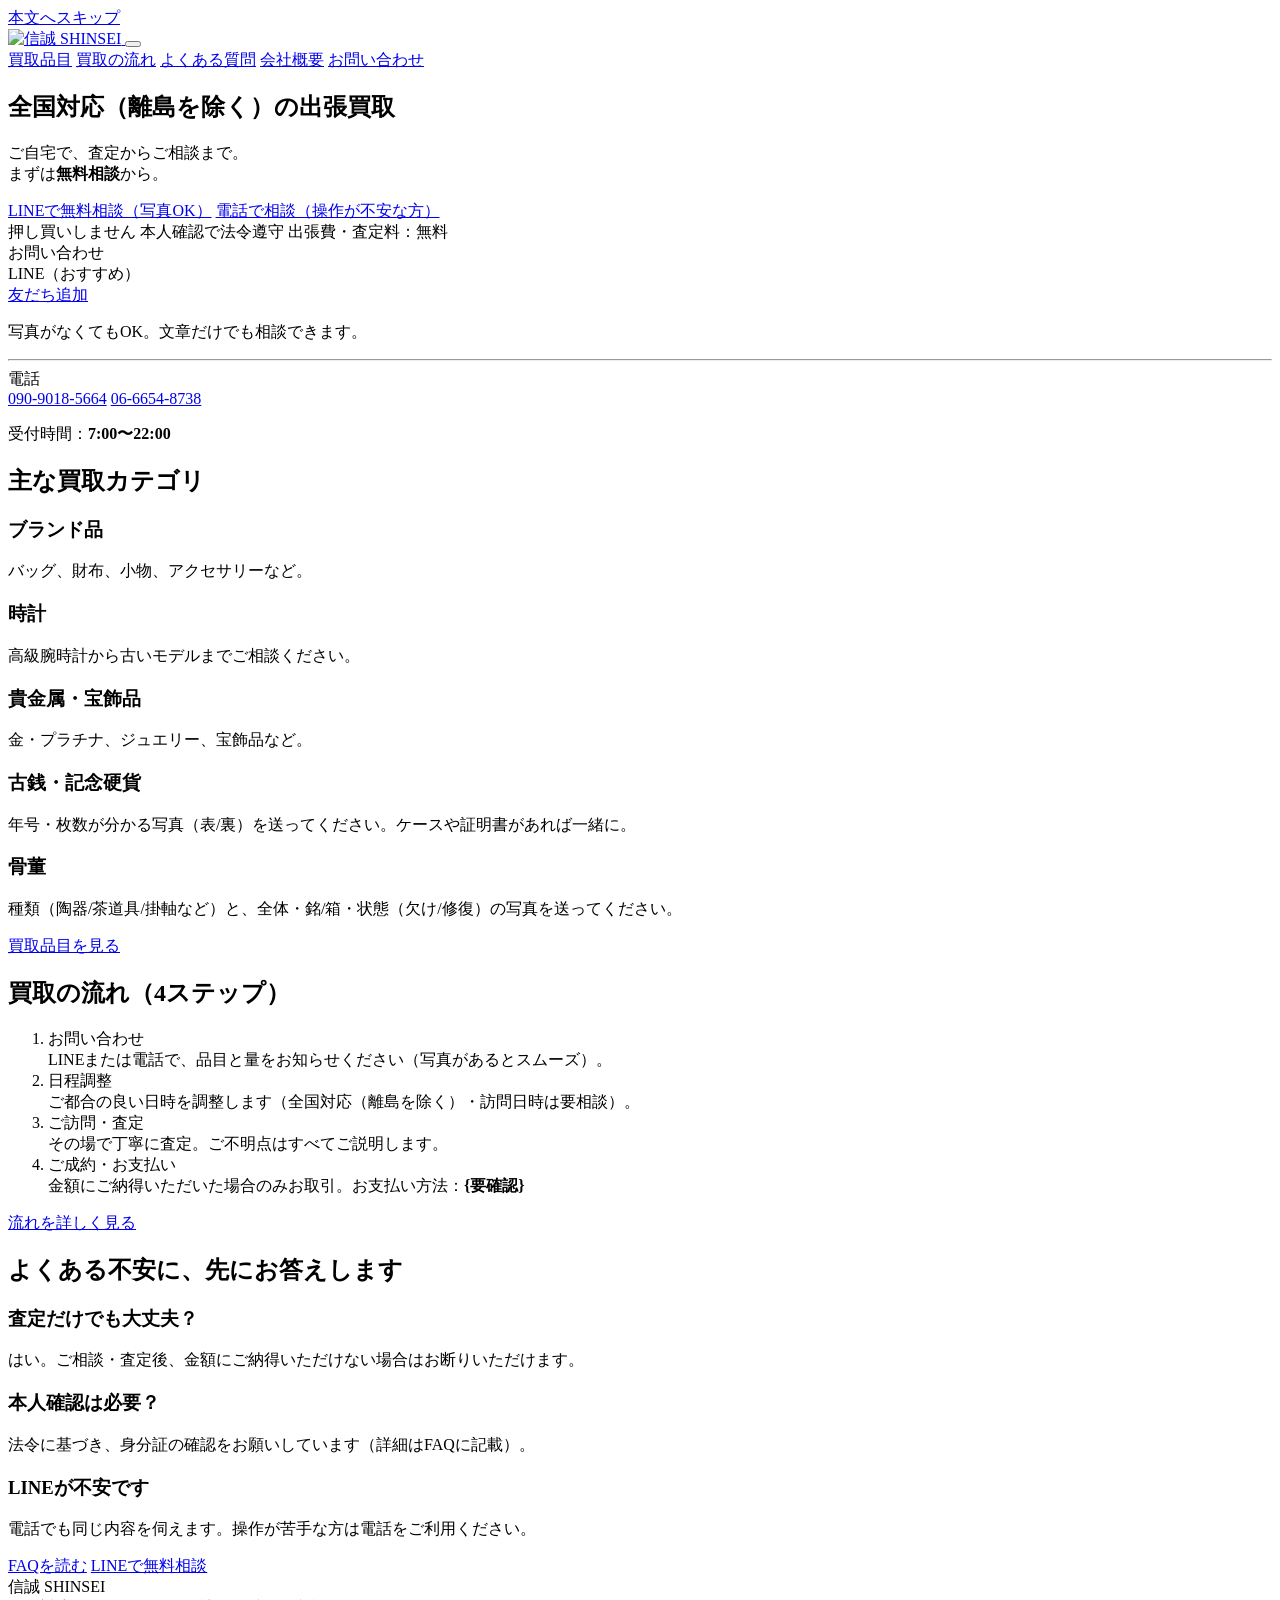
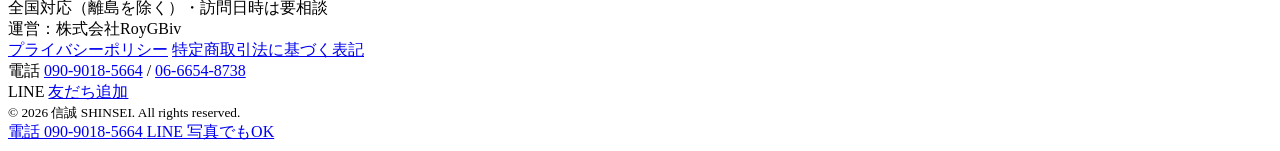
==== index.html @ 4c508f34 "Add files via upload" ====
<!doctype html>
<html lang="ja">
<head>
  <meta charset="utf-8">
<meta name="viewport" content="width=device-width, initial-scale=1">
<link rel="stylesheet" href="assets/css/styles.css">
<link rel="icon" href="assets/img/favicon.svg" type="image/svg+xml">
<meta name="theme-color" content="#111827">

  <title>信誠 SHINSEI｜全国対応（離島を除く）の出張買取</title>
  <meta name="description" content="信誠 SHINSEIは全国対応（離島を除く）の出張買取。LINE（写真OK）・電話で無料相談。押し買いなし、ご納得いただいた場合のみお取引。">
  <link rel="canonical" href="https://weichuimengu-bit.github.io/sxtutixyou66kaitori/index.html">
  <meta property="og:type" content="website">
  <meta property="og:site_name" content="信誠 SHINSEI">
  <meta property="og:title" content="信誠 SHINSEI｜全国対応（離島を除く）の出張買取">
  <meta property="og:description" content="信誠 SHINSEIは全国対応（離島を除く）の出張買取。LINE（写真OK）・電話で無料相談。押し買いなし、ご納得いただいた場合のみお取引。">
  <meta property="og:url" content="https://weichuimengu-bit.github.io/sxtutixyou66kaitori/index.html">
  <meta property="og:image" content="https://weichuimengu-bit.github.io/sxtutixyou66kaitori/assets/img/ogp.png">
</head>
<body>
<a class="skip" href="#main">本文へスキップ</a>

<header class="site-header">
  <div class="container header-inner">
    <a class="brand" href="index.html" aria-label="信誠 SHINSEI トップへ">
      <img class="brand-wordmark" src="assets/img/logo.svg" alt="信誠 SHINSEI">
    </a>

    <button class="nav-toggle" type="button" aria-expanded="false" aria-controls="siteNav" aria-label="メニューを開く">
      <span class="nav-toggle__bar"></span>
      <span class="nav-toggle__bar"></span>
      <span class="nav-toggle__bar"></span>
    </button>

    <nav class="site-nav" id="siteNav" aria-label="グローバルナビ">
      <a href="items.html">買取品目</a>
      <a href="flow.html">買取の流れ</a>
      <a href="faq.html">よくある質問</a>
      <a href="company.html">会社概要</a>
      <a href="contact.html" class="nav-cta">お問い合わせ</a>
    </nav>
  </div>
</header>

<main id="main">

<section class="hero">
  <div class="container hero-inner">
    <div class="hero-copy">
      <h1>全国対応（離島を除く）の出張買取</h1>
      <p class="lead">ご自宅で、査定からご相談まで。<br class="br-sp">まずは<strong>無料相談</strong>から。</p>

      <div class="hero-ctas">
        <a class="btn btn--primary" href="https://lin.ee/e8Pu3CO" target="_blank" rel="noopener">LINEで無料相談（写真OK）</a>
        <a class="btn btn--outline" href="tel:09090185664">電話で相談（操作が不安な方）</a>
      </div>

      <div class="trust-pills" aria-label="安心のポイント">
        <span class="pill"><i aria-hidden="true"></i>押し買いしません</span>
        <span class="pill pill--green"><i aria-hidden="true"></i>本人確認で法令遵守</span>
        <span class="pill pill--gold"><i aria-hidden="true"></i>出張費・査定料：無料</span>
      </div>
    </div>

    <div class="hero-card" aria-label="連絡先カード">
      <div class="hero-card__title">お問い合わせ</div>
      <div class="hero-card__body">
        <div class="contact-line">
          <div class="contact-line__label">LINE（おすすめ）</div>
          <a class="btn btn--primary btn--full" href="https://lin.ee/e8Pu3CO" target="_blank" rel="noopener">友だち追加</a>
          <p class="note">写真がなくてもOK。文章だけでも相談できます。</p>
        </div>

        <hr class="sep">

        <div class="contact-line">
          <div class="contact-line__label">電話</div>
          <a class="btn btn--outline btn--full" href="tel:09090185664">090-9018-5664</a>
          <a class="btn btn--ghost btn--full" href="tel:0666548738">06-6654-8738</a>
          <p class="note">受付時間：<strong>7:00〜22:00</strong></p>
        </div>
      </div>
    </div>
  </div>
</section>

<section class="section">
  <div class="container">
    <h2>主な買取カテゴリ</h2>
    <div class="cards">
      <article class="card">
        <h3>ブランド品</h3>
        <p>バッグ、財布、小物、アクセサリーなど。</p>
      </article>
      <article class="card">
        <h3>時計</h3>
        <p>高級腕時計から古いモデルまでご相談ください。</p>
      </article>
      <article class="card">
        <h3>貴金属・宝飾品</h3>
        <p>金・プラチナ、ジュエリー、宝飾品など。</p>
      </article>
    
      <article class="card">
        <h3>古銭・記念硬貨</h3>
        <p>年号・枚数が分かる写真（表/裏）を送ってください。ケースや証明書があれば一緒に。</p>
      </article>
      <article class="card">
        <h3>骨董</h3>
        <p>種類（陶器/茶道具/掛軸など）と、全体・銘/箱・状態（欠け/修復）の写真を送ってください。</p>
      </article>
</div>
    <div class="section-cta">
      <a class="btn btn--outline" href="items.html">買取品目を見る</a>
    </div>
  </div>
</section>

<section class="section section--alt">
  <div class="container">
    <h2>買取の流れ（4ステップ）</h2>
    <ol class="steps">
      <li>
        <div class="step-title">お問い合わせ</div>
        <div class="step-body">LINEまたは電話で、品目と量をお知らせください（写真があるとスムーズ）。</div>
      </li>
      <li>
        <div class="step-title">日程調整</div>
        <div class="step-body">ご都合の良い日時を調整します（全国対応（離島を除く）・訪問日時は要相談）。</div>
      </li>
      <li>
        <div class="step-title">ご訪問・査定</div>
        <div class="step-body">その場で丁寧に査定。ご不明点はすべてご説明します。</div>
      </li>
      <li>
        <div class="step-title">ご成約・お支払い</div>
        <div class="step-body">金額にご納得いただいた場合のみお取引。お支払い方法：<strong>{要確認}</strong></div>
      </li>
    </ol>
    <div class="section-cta">
      <a class="btn btn--outline" href="flow.html">流れを詳しく見る</a>
    </div>
  </div>
</section>

<section class="section">
  <div class="container">
    <h2>よくある不安に、先にお答えします</h2>
    <div class="faq-grid">
      <div class="faq-item">
        <h3>査定だけでも大丈夫？</h3>
        <p>はい。ご相談・査定後、金額にご納得いただけない場合はお断りいただけます。</p>
      </div>
      <div class="faq-item">
        <h3>本人確認は必要？</h3>
        <p>法令に基づき、身分証の確認をお願いしています（詳細はFAQに記載）。</p>
      </div>
      <div class="faq-item">
        <h3>LINEが不安です</h3>
        <p>電話でも同じ内容を伺えます。操作が苦手な方は電話をご利用ください。</p>
      </div>
    </div>

    <div class="section-cta">
      <a class="btn btn--outline" href="faq.html">FAQを読む</a>
      <a class="btn btn--primary" href="https://lin.ee/e8Pu3CO" target="_blank" rel="noopener">LINEで無料相談</a>
    </div>
  </div>
</section>

</main>

<footer class="site-footer">
  <div class="container footer-inner">
    <div class="footer-brand">
      <div class="footer-brand__name">信誠 <span class="muted">SHINSEI</span></div>
      <div class="footer-brand__meta">全国対応（離島を除く）・訪問日時は要相談</div>
      <div class="footer-brand__meta">運営：株式会社RoyGBiv</div>
    </div>

    <div class="footer-links">
      <a href="privacy.html">プライバシーポリシー</a>
      <a href="tokushoho.html">特定商取引法に基づく表記</a>
    </div>

    <div class="footer-contact">
      <div class="footer-contact__row">
        <span class="label">電話</span>
        <a href="tel:09090185664">090-9018-5664</a>
        <span class="muted"> / </span>
        <a href="tel:0666548738">06-6654-8738</a>
      </div>
      <div class="footer-contact__row">
        <span class="label">LINE</span>
        <a href="https://lin.ee/e8Pu3CO" target="_blank" rel="noopener">友だち追加</a>
      </div>
    </div>
  </div>
  <div class="container footer-bottom">
    <small>© 2026 信誠 SHINSEI. All rights reserved.</small>
  </div>
</footer>

<!-- Mobile CTA bar -->
<div class="cta-bar" role="region" aria-label="お問い合わせ（固定）">
  <a class="cta-bar__btn cta-bar__btn--tel" href="tel:09090185664" aria-label="電話で問い合わせ（090-9018-5664）">
    電話
    <span class="cta-bar__sub">090-9018-5664</span>
  </a>
  <a class="cta-bar__btn cta-bar__btn--line" href="https://lin.ee/e8Pu3CO" target="_blank" rel="noopener" aria-label="LINEで問い合わせ">
    LINE
    <span class="cta-bar__sub">写真でもOK</span>
  </a>
</div>

<script src="assets/js/main.js" defer></script>
</body>
</html>
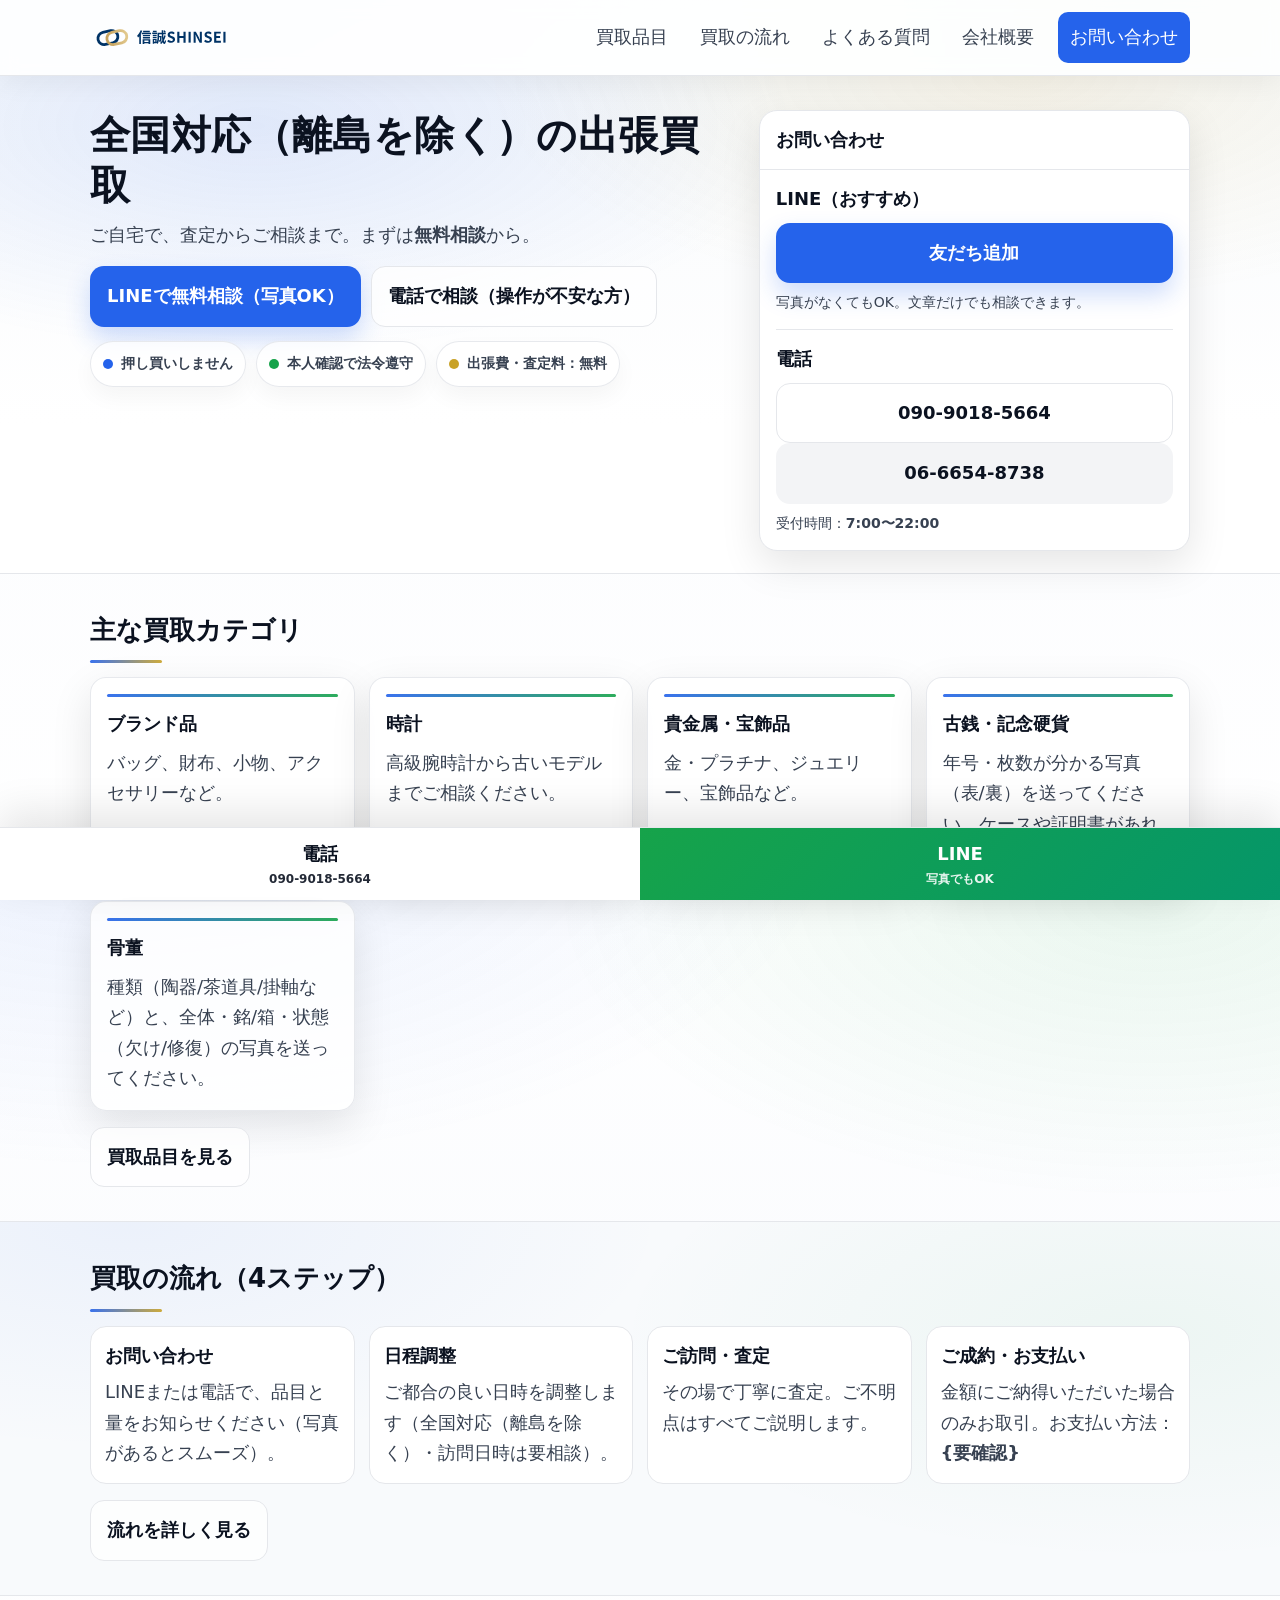
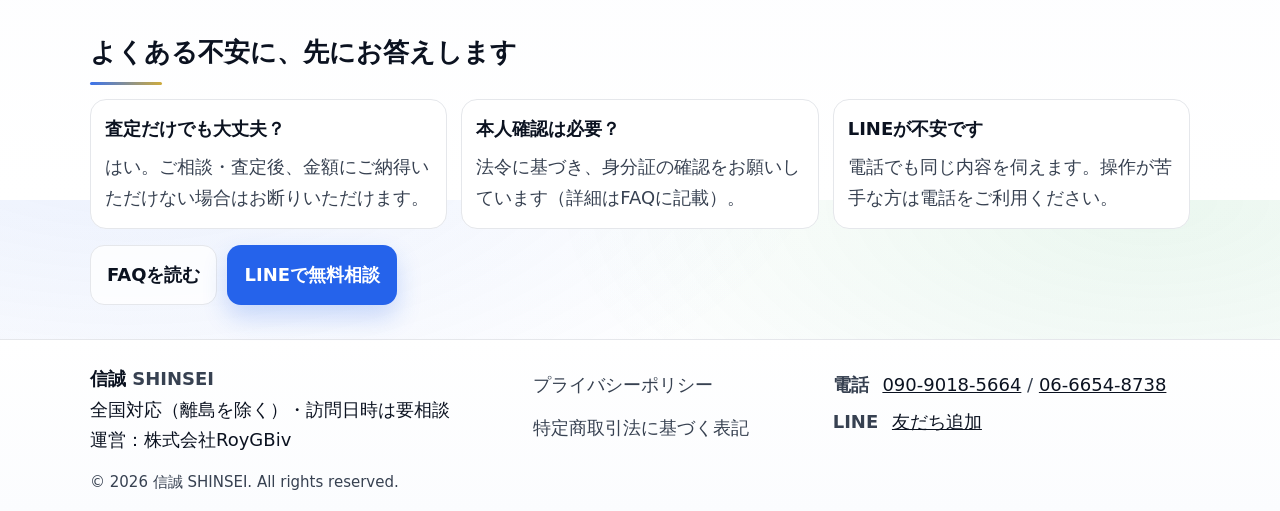
==== commit 1be0bef3: "Add files via upload" ====
--- a/index.html
+++ b/index.html
@@ -3,8 +3,8 @@
 <head>
   <meta charset="utf-8">
 <meta name="viewport" content="width=device-width, initial-scale=1">
-<link rel="stylesheet" href="assets/css/styles.css">
-<link rel="icon" href="assets/img/favicon.svg" type="image/svg+xml">
+<link rel="stylesheet" href="styles.css">
+<link rel="icon" href="favicon.svg" type="image/svg+xml">
 <meta name="theme-color" content="#111827">
 
   <title>信誠 SHINSEI｜全国対応（離島を除く）の出張買取</title>
@@ -15,7 +15,7 @@
   <meta property="og:title" content="信誠 SHINSEI｜全国対応（離島を除く）の出張買取">
   <meta property="og:description" content="信誠 SHINSEIは全国対応（離島を除く）の出張買取。LINE（写真OK）・電話で無料相談。押し買いなし、ご納得いただいた場合のみお取引。">
   <meta property="og:url" content="https://weichuimengu-bit.github.io/sxtutixyou66kaitori/index.html">
-  <meta property="og:image" content="https://weichuimengu-bit.github.io/sxtutixyou66kaitori/assets/img/ogp.png">
+  <meta property="og:image" content="https://weichuimengu-bit.github.io/sxtutixyou66kaitori/ogp.png">
 </head>
 <body>
 <a class="skip" href="#main">本文へスキップ</a>
@@ -23,7 +23,7 @@
 <header class="site-header">
   <div class="container header-inner">
     <a class="brand" href="index.html" aria-label="信誠 SHINSEI トップへ">
-      <img class="brand-wordmark" src="assets/img/logo.svg" alt="信誠 SHINSEI">
+      <img class="brand-wordmark" src="logo.svg" alt="信誠 SHINSEI">
     </a>
 
     <button class="nav-toggle" type="button" aria-expanded="false" aria-controls="siteNav" aria-label="メニューを開く">
@@ -213,6 +213,6 @@
   </a>
 </div>
 
-<script src="assets/js/main.js" defer></script>
+<script src="main.js" defer></script>
 </body>
 </html>
--- a/styles.css
+++ b/styles.css
@@ -0,0 +1,568 @@
+:root{
+  --bg:#ffffff; /* base */
+  --ink:#0b1220;
+  --muted:#374151;
+  --line:#e5e7eb;
+  --accent:#2563eb;
+  --accent2:#16a34a;
+  --gold:#c9a227; /* premium accent (subtle) */
+  --card:#f9fafb;
+  --shadow: 0 14px 40px rgba(0,0,0,.10);
+}
+
+*{ box-sizing:border-box; }
+html,body{ height:100%; }
+body{
+  margin:0;
+  font-family: system-ui, -apple-system, "Hiragino Kaku Gothic ProN", "Yu Gothic", "Meiryo", sans-serif;
+  /* “真っ白”を避けつつ、信頼感を損なわない微差の背景 */
+  background:
+    radial-gradient(1200px 600px at 10% -10%, rgba(37,99,235,.10), transparent 60%),
+    radial-gradient(1000px 500px at 90% 0%, rgba(22,163,74,.09), transparent 60%),
+    linear-gradient(180deg, #ffffff 0%, #fbfcfe 40%, #ffffff 100%);
+  color:var(--ink);
+  font-size:18px;          /* 高齢者配慮：18px */
+  line-height:1.7;
+  padding-bottom: calc(96px + env(safe-area-inset-bottom));      /* fixed CTA bar space + iPhone safe area */
+}
+
+a{ color:inherit; }
+a:hover{ text-decoration: none; }
+
+.container{
+  width:min(1100px, 92vw);
+  margin:0 auto;
+}
+
+.skip{
+  position:absolute;
+  left:-9999px;
+  top:auto;
+  width:1px;
+  height:1px;
+  overflow:hidden;
+}
+.skip:focus{
+  position:static;
+  width:auto;
+  height:auto;
+  padding:12px;
+  background: #fff7ed;
+  border:1px solid #fdba74;
+}
+
+.site-header{
+  position:sticky;
+  top:0;
+  z-index:30;
+  background:rgba(255,255,255,.92);
+  backdrop-filter: blur(8px);
+  border-bottom:1px solid var(--line);
+}
+.header-inner{
+  display:flex;
+  align-items:center;
+  justify-content:space-between;
+  gap:12px;
+  padding:12px 0;
+}
+.brand{
+  display:flex;
+  align-items:baseline;
+  gap:10px;
+  text-decoration:none;
+  font-weight:800;
+}
+.brand__jp{ font-size:20px; letter-spacing:.02em; }
+.brand__en{ font-size:14px; letter-spacing:.18em; color:var(--muted); }
+
+.site-nav{
+  display:flex;
+  align-items:center;
+  gap:16px;
+}
+.site-nav a{
+  text-decoration:none;
+  color:var(--muted);
+  padding:10px 8px;
+  border-radius:10px;
+}
+.site-nav a:hover{ background:#f3f4f6; color:var(--ink); }
+.nav-cta{
+  background:var(--accent);
+  color:#fff !important;
+  padding:10px 12px !important;
+}
+.nav-cta:hover{ filter:brightness(.96); }
+
+.nav-toggle{
+  display:none;
+  background:transparent;
+  border:1px solid var(--line);
+  padding:10px;
+  border-radius:12px;
+}
+.nav-toggle__bar{
+  display:block;
+  width:22px;
+  height:2px;
+  background:var(--ink);
+  margin:4px 0;
+}
+
+.hero{
+  padding:34px 0 22px;
+  border-bottom:1px solid var(--line);
+  background:linear-gradient(180deg,#f8fafc, #ffffff 70%);
+}
+.hero-inner{
+  display:grid;
+  grid-template-columns: 1.2fr .8fr;
+  gap:22px;
+  align-items:start;
+}
+.hero h1{
+  font-size:34px;
+  line-height:1.25;
+  margin:0 0 10px;
+}
+.lead{
+  color:var(--muted);
+  margin:0 0 16px;
+  font-size:18px;
+}
+.hero-ctas{
+  display:flex;
+  gap:10px;
+  flex-wrap:wrap;
+  margin:12px 0 12px;
+}
+.trust-list{
+  margin:12px 0 0;
+  padding-left:18px;
+  color:var(--muted);
+}
+.trust-list li{ margin:6px 0; }
+
+.hero-card{
+  background:#fff;
+  border:1px solid var(--line);
+  border-radius:18px;
+  box-shadow: var(--shadow);
+  overflow:hidden;
+}
+.hero-card__title{
+  padding:14px 16px;
+  font-weight:800;
+  border-bottom:1px solid var(--line);
+}
+.hero-card__body{ padding:14px 16px; }
+.contact-line__label{
+  font-weight:800;
+  margin-bottom:8px;
+}
+.note{ margin:8px 0 0; color:var(--muted); font-size:14px; }
+.sep{ border:0; border-top:1px solid var(--line); margin:14px 0; }
+
+.section{
+  padding:34px 0;
+}
+.section--alt{
+  background:#f9fafb;
+  border-top:1px solid var(--line);
+  border-bottom:1px solid var(--line);
+}
+.section h2{ margin:0 0 14px; font-size:24px; }
+.section-cta{ display:flex; gap:10px; flex-wrap:wrap; margin-top:16px; }
+
+.cards{
+  display:grid;
+  grid-template-columns: repeat(auto-fit, minmax(220px, 1fr));
+  gap:14px;
+}
+.card{
+  background:#fff;
+  border:1px solid var(--line);
+  border-radius:16px;
+  padding:16px;
+  box-shadow: 0 6px 18px rgba(0,0,0,.04);
+}
+.card h3, .card .h3{ margin:0 0 8px; font-size:18px; }
+.card p{ margin:0; color:var(--muted); }
+.bullets{ margin:10px 0 0; padding-left:18px; color:var(--muted); }
+.bullets li{ margin:6px 0; }
+
+.steps{
+  list-style:none;
+  margin:0;
+  padding:0;
+  display:grid;
+  grid-template-columns: repeat(4, 1fr);
+  gap:14px;
+}
+.steps--large{
+  grid-template-columns: 1fr;
+}
+.steps li{
+  border:1px solid var(--line);
+  border-radius:16px;
+  background:#fff;
+  padding:14px;
+}
+.step-title{ font-weight:800; margin-bottom:6px; }
+.step-body{ color:var(--muted); }
+
+.faq-grid{
+  display:grid;
+  grid-template-columns: repeat(3, 1fr);
+  gap:14px;
+}
+.faq-item{
+  background:#fff;
+  border:1px solid var(--line);
+  border-radius:16px;
+  padding:14px;
+}
+.faq-item h3{ margin:0 0 8px; font-size:18px; }
+.faq-item p{ margin:0; color:var(--muted); }
+
+.page-hero{
+  padding:26px 0 16px;
+  border-bottom:1px solid var(--line);
+  background:#f8fafc;
+}
+.page-hero h1{
+  margin:0 0 8px;
+  font-size:28px;
+}
+.page-ctas{ display:flex; gap:10px; flex-wrap:wrap; margin-top:12px; }
+
+.btn{
+  display:inline-flex;
+  align-items:center;
+  justify-content:center;
+  gap:8px;
+  text-decoration:none;
+  padding:14px 16px;
+  border-radius:14px;
+  border:1px solid transparent;
+  font-weight:800;
+  min-height:56px; /* 押しやすさ */
+}
+.btn--full{ width:100%; }
+.btn--primary{
+  background:var(--accent);
+  color:#fff;
+}
+.btn--outline{
+  background:#fff;
+  border-color:var(--line);
+  color:var(--ink);
+}
+.btn--ghost{
+  background:#f3f4f6;
+  color:var(--ink);
+}
+.btn:hover{ filter:brightness(.98); }
+
+.muted{ color:var(--muted); }
+
+.faq-wrap{
+  display:grid;
+  gap:10px;
+}
+details.faq{
+  border:1px solid var(--line);
+  border-radius:14px;
+  background:#fff;
+  padding:10px 12px;
+}
+details.faq summary{
+  cursor:pointer;
+  font-weight:800;
+  list-style:none;
+}
+details.faq summary::-webkit-details-marker{ display:none; }
+.faq__a{ color:var(--muted); padding-top:8px; }
+
+.info-grid{
+  border:1px solid var(--line);
+  border-radius:16px;
+  overflow:hidden;
+  background:#fff;
+}
+.info-row{
+  display:grid;
+  grid-template-columns: 180px 1fr;
+  gap:12px;
+  padding:12px 14px;
+  border-bottom:1px solid var(--line);
+}
+.info-row:last-child{ border-bottom:0; }
+.info-key{ color:var(--muted); font-weight:800; }
+.info-val a{ color:var(--accent); }
+
+.prose{
+  background:#fff;
+  border:1px solid var(--line);
+  border-radius:16px;
+  padding:16px;
+}
+.prose h2{ font-size:20px; margin-top:18px; }
+.prose ul{ color:var(--muted); }
+.prose p{ color:var(--muted); }
+
+.form{
+  background:#fff;
+  border:1px solid var(--line);
+  border-radius:16px;
+  padding:16px;
+}
+.form-row{ display:grid; gap:8px; margin-bottom:14px; }
+.form label{ font-weight:800; }
+.form input, .form textarea{
+  font-size:18px;
+  padding:12px;
+  border-radius:12px;
+  border:1px solid var(--line);
+}
+
+.site-footer{
+  border-top:1px solid var(--line);
+  padding:24px 0 14px;
+  background:#fff;
+}
+.footer-inner{
+  display:grid;
+  grid-template-columns: 1.2fr .8fr 1fr;
+  gap:14px;
+  align-items:start;
+}
+.footer-brand__name{ font-weight:900; }
+.footer-links a{
+  display:block;
+  text-decoration:none;
+  color:var(--muted);
+  padding:6px 0;
+}
+.footer-contact__row{ margin:6px 0; }
+.label{ color:var(--muted); font-weight:800; margin-right:8px; }
+.footer-bottom{ padding-top:10px; color:var(--muted); }
+
+.cta-bar{
+  position:fixed;
+  left:0;
+  right:0;
+  bottom:0;
+  z-index:40;
+  display:grid;
+  grid-template-columns: 1fr 1fr;
+  border-top:1px solid var(--line);
+  background:rgba(255,255,255,.95);
+  backdrop-filter: blur(8px);
+}
+.cta-bar__btn{
+  padding:10px 12px;
+  text-decoration:none;
+  display:flex;
+  flex-direction:column;
+  align-items:center;
+  justify-content:center;
+  font-weight:900;
+}
+.cta-bar__sub{
+  font-size:12px;
+  font-weight:700;
+  opacity:.9;
+}
+.cta-bar__btn--tel{ color:var(--ink); }
+.cta-bar__btn--line{ color:#fff; background:var(--accent2); }
+
+.br-sp{ display:none; }
+
+/* Responsive */
+@media (max-width: 880px){
+  .hero-inner{ grid-template-columns: 1fr; }
+  .cards{ grid-template-columns: 1fr; }
+  .steps{ grid-template-columns: 1fr; }
+  .faq-grid{ grid-template-columns: 1fr; }
+  .footer-inner{ grid-template-columns: 1fr; }
+  .info-row{ grid-template-columns: 1fr; }
+  .br-sp{ display:inline; }
+
+  .nav-toggle{ display:inline-flex; }
+  .site-nav{
+    position:absolute;
+    top:60px;
+    right:4vw;
+    background:#fff;
+    border:1px solid var(--line);
+    border-radius:16px;
+    padding:10px;
+    box-shadow: var(--shadow);
+    display:none;
+    flex-direction:column;
+    min-width: 220px;
+  }
+  .site-nav.open{ display:flex; }
+  .site-nav a{ padding:12px; }
+}
+
+
+/* ===== Premium touches ===== */
+.brand{
+  gap:12px;
+}
+.brand__jp{ font-size:20px; letter-spacing:.03em; }
+.brand__en{ font-size:12px; letter-spacing:.24em; }
+
+.site-header{
+  background:rgba(255,255,255,.86);
+  box-shadow: 0 8px 26px rgba(0,0,0,.05);
+}
+
+.hero h1{
+  font-size:38px;
+  letter-spacing:.01em;
+}
+
+.hero{
+  background:
+    radial-gradient(900px 380px at 20% 10%, rgba(37,99,235,.12), transparent 60%),
+    radial-gradient(900px 380px at 80% 0%, rgba(201,162,39,.10), transparent 60%),
+    linear-gradient(180deg,#f8fafc, #ffffff 70%);
+}
+
+.trust-pills{
+  display:flex;
+  gap:10px;
+  flex-wrap:wrap;
+  margin-top:14px;
+}
+.pill{
+  display:inline-flex;
+  align-items:center;
+  gap:8px;
+  padding:10px 12px;
+  border-radius:999px;
+  background: rgba(255,255,255,.75);
+  border: 1px solid rgba(229,231,235,.9);
+  color: var(--muted);
+  box-shadow: 0 10px 22px rgba(0,0,0,.04);
+  font-weight:800;
+  font-size:14px;
+}
+.pill i{
+  width:10px;
+  height:10px;
+  border-radius:999px;
+  background: var(--accent);
+  display:inline-block;
+}
+.pill--green i{ background: var(--accent2); }
+.pill--gold i{ background: var(--gold); }
+
+.card{
+  background: rgba(255,255,255,.82);
+  border: 1px solid rgba(229,231,235,.9);
+  box-shadow: var(--shadow);
+}
+.card::before{
+  content:"";
+  display:block;
+  height:3px;
+  border-radius:999px;
+  background: linear-gradient(90deg, rgba(37,99,235,1), rgba(22,163,74,1));
+  margin-bottom:12px;
+  opacity:.9;
+}
+
+.section--alt{
+  background:
+    radial-gradient(900px 380px at 10% 0%, rgba(37,99,235,.06), transparent 60%),
+    radial-gradient(900px 380px at 90% 30%, rgba(22,163,74,.05), transparent 60%),
+    #f8fafc;
+}
+
+.btn--primary{
+  box-shadow: 0 12px 24px rgba(37,99,235,.22);
+}
+.btn--outline{
+  background: rgba(255,255,255,.8);
+}
+
+.cta-bar__btn--line{
+  background: linear-gradient(135deg, rgba(22,163,74,1), rgba(5,150,105,1));
+}
+.cta-bar{
+  box-shadow: 0 -14px 40px rgba(0,0,0,.10);
+}
+
+/* Improve footer contrast */
+.site-footer{
+  background: linear-gradient(180deg, #ffffff, #fbfcfe);
+}
+
+/* Reduce "テンプレ感" with subtle separators */
+.section h2::after{
+  content:"";
+  display:block;
+  width:72px;
+  height:3px;
+  border-radius:999px;
+  margin-top:8px;
+  background: linear-gradient(90deg, rgba(37,99,235,1), rgba(201,162,39,1));
+  opacity:.9;
+}
+
+.brand-logo{
+  width:28px;
+  height:28px;
+  display:block;
+  flex:0 0 auto;
+}
+
+/* iPhone-first: header brand wordmark */
+.brand-wordmark{
+  width: 190px;
+  max-width: 56vw;
+  height: auto;
+  display:block;
+}
+@media (max-width: 420px){
+  .brand-wordmark{ width: 170px; max-width: 62vw; }
+}
+
+/* iPhone-first: reduce header height and improve tap areas */
+@media (max-width: 520px){
+  .header-inner{ padding: 10px 0; }
+  .site-nav a{ padding: 12px; }
+  .nav-toggle{ padding: 12px; }  /* thumb-friendly */
+}
+
+/* Better typography scaling on small screens */
+.hero h1{
+  font-size: clamp(28px, 7vw, 40px);
+}
+.page-hero h1{
+  font-size: clamp(22px, 5.6vw, 30px);
+}
+.section h2{
+  font-size: clamp(20px, 4.8vw, 26px);
+}
+
+/* iPhone safe-area for fixed CTA */
+.cta-bar{
+  padding-bottom: env(safe-area-inset-bottom);
+}
+.cta-bar__btn{
+  min-height: 72px;
+}
+.cta-bar__sub{
+  font-size: 12px;
+}
+
+/* Reduce tap highlight + improve perceived quality */
+a, button{
+  -webkit-tap-highlight-color: rgba(0,0,0,0);
+}
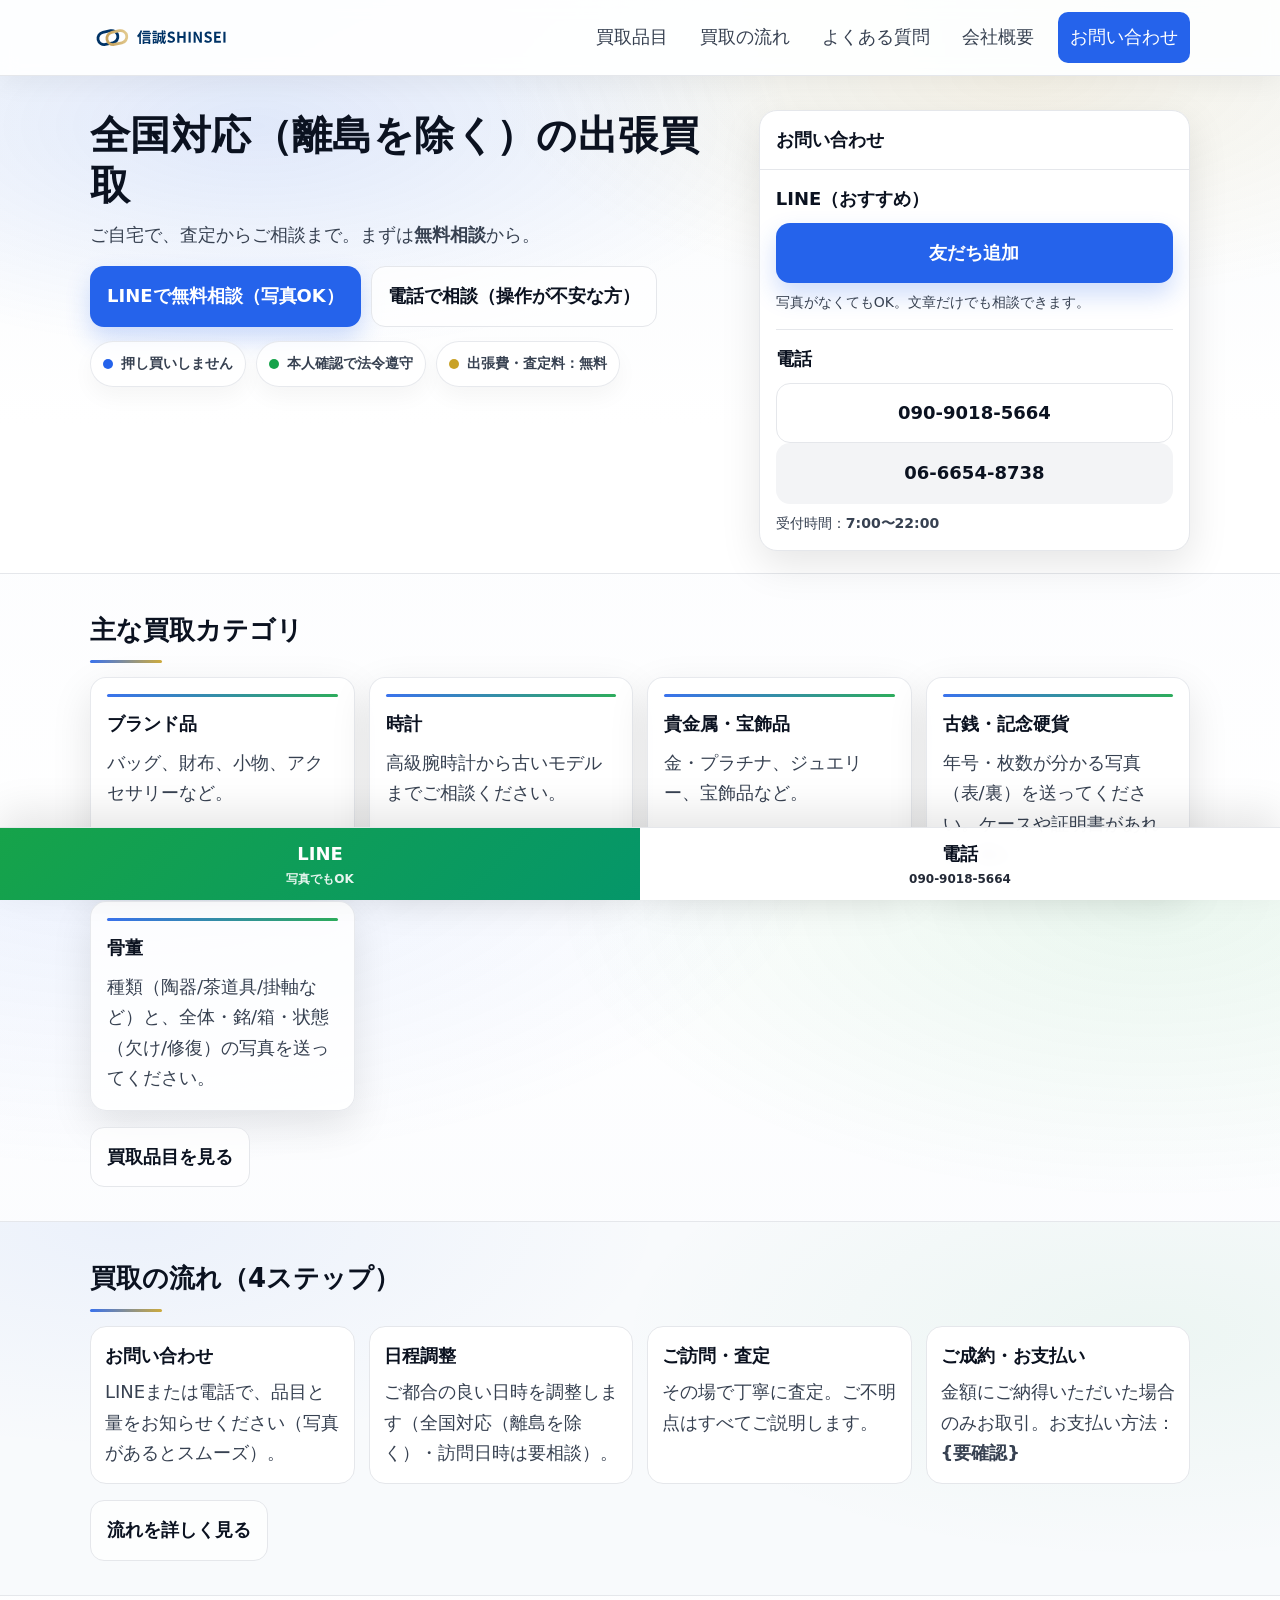
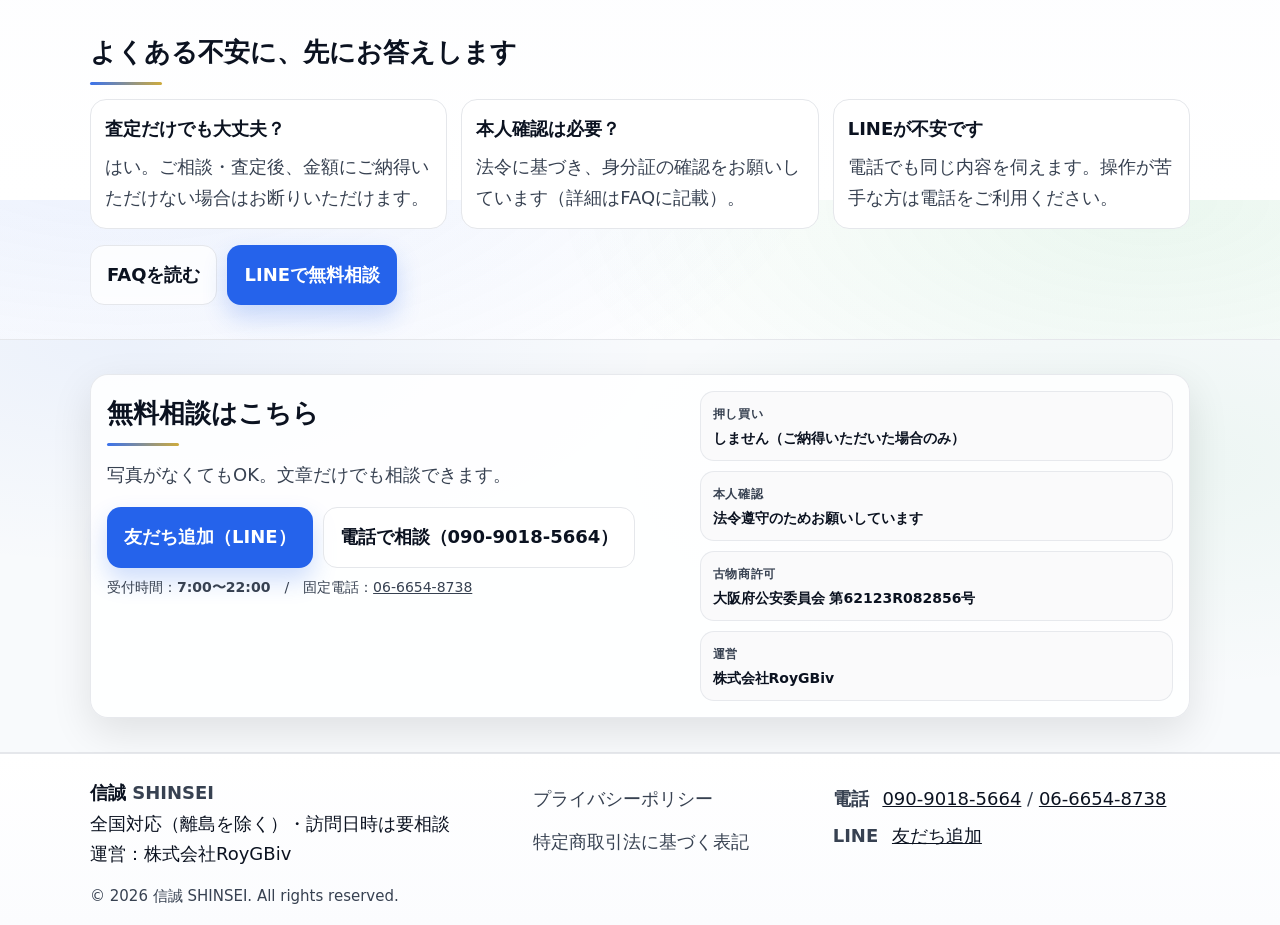
==== commit 1d4bb79c: "Add files via upload" ====
--- a/index.html
+++ b/index.html
@@ -168,6 +168,44 @@
   </div>
 </section>
 
+
+<section class="section section--alt">
+  <div class="container">
+    <div class="cta-panel" aria-label="お問い合わせと安心情報">
+      <div class="cta-panel__left">
+        <h2>無料相談はこちら</h2>
+        <p class="lead">写真がなくてもOK。文章だけでも相談できます。</p>
+        <div class="cta-panel__buttons">
+          <a class="btn btn--primary" href="https://lin.ee/e8Pu3CO" target="_blank" rel="noopener">友だち追加（LINE）</a>
+          <a class="btn btn--outline" href="tel:09090185664">電話で相談（090-9018-5664）</a>
+        </div>
+        <p class="note">受付時間：<strong>7:00〜22:00</strong>　/　固定電話：<a href="tel:0666548738">06-6654-8738</a></p>
+      </div>
+
+      <div class="cta-panel__right">
+        <div class="trust-legal">
+          <div class="trust-legal__item">
+            <span class="trust-legal__label">押し買い</span>
+            <span class="trust-legal__value">しません（ご納得いただいた場合のみ）</span>
+          </div>
+          <div class="trust-legal__item">
+            <span class="trust-legal__label">本人確認</span>
+            <span class="trust-legal__value">法令遵守のためお願いしています</span>
+          </div>
+          <div class="trust-legal__item">
+            <span class="trust-legal__label">古物商許可</span>
+            <span class="trust-legal__value">大阪府公安委員会 第62123R082856号</span>
+          </div>
+          <div class="trust-legal__item">
+            <span class="trust-legal__label">運営</span>
+            <span class="trust-legal__value">株式会社RoyGBiv</span>
+          </div>
+        </div>
+      </div>
+    </div>
+  </div>
+</section>
+
 </main>
 
 <footer class="site-footer">
@@ -203,14 +241,14 @@
 
 <!-- Mobile CTA bar -->
 <div class="cta-bar" role="region" aria-label="お問い合わせ（固定）">
+  <a class="cta-bar__btn cta-bar__btn--line" href="https://lin.ee/e8Pu3CO" target="_blank" rel="noopener" aria-label="LINEで問い合わせ">
+    LINE
+    <span class="cta-bar__sub">写真でもOK</span>
+  </a>
   <a class="cta-bar__btn cta-bar__btn--tel" href="tel:09090185664" aria-label="電話で問い合わせ（090-9018-5664）">
     電話
     <span class="cta-bar__sub">090-9018-5664</span>
   </a>
-  <a class="cta-bar__btn cta-bar__btn--line" href="https://lin.ee/e8Pu3CO" target="_blank" rel="noopener" aria-label="LINEで問い合わせ">
-    LINE
-    <span class="cta-bar__sub">写真でもOK</span>
-  </a>
 </div>
 
 <script src="main.js" defer></script>
--- a/styles.css
+++ b/styles.css
@@ -566,3 +566,50 @@
 a, button{
   -webkit-tap-highlight-color: rgba(0,0,0,0);
 }
+
+/* ===== Bottom CTA panel (all pages) ===== */
+.cta-panel{
+  display:grid;
+  grid-template-columns: 1.1fr .9fr;
+  gap:14px;
+  align-items:stretch;
+  background: rgba(255,255,255,.86);
+  border:1px solid rgba(229,231,235,.9);
+  border-radius:18px;
+  padding:16px;
+  box-shadow: var(--shadow);
+}
+.cta-panel__buttons{
+  display:flex;
+  gap:10px;
+  flex-wrap:wrap;
+  margin-top:12px;
+}
+.trust-legal{
+  display:grid;
+  gap:10px;
+}
+.trust-legal__item{
+  background: rgba(249,250,251,.85);
+  border:1px solid rgba(229,231,235,.9);
+  border-radius:14px;
+  padding:12px;
+}
+.trust-legal__label{
+  display:block;
+  color: var(--muted);
+  font-weight:900;
+  font-size:12px;
+  letter-spacing:.06em;
+  margin-bottom:4px;
+}
+.trust-legal__value{
+  display:block;
+  color: var(--ink);
+  font-weight:900;
+  font-size:14px;
+  line-height:1.4;
+}
+@media (max-width: 880px){
+  .cta-panel{ grid-template-columns: 1fr; }
+}
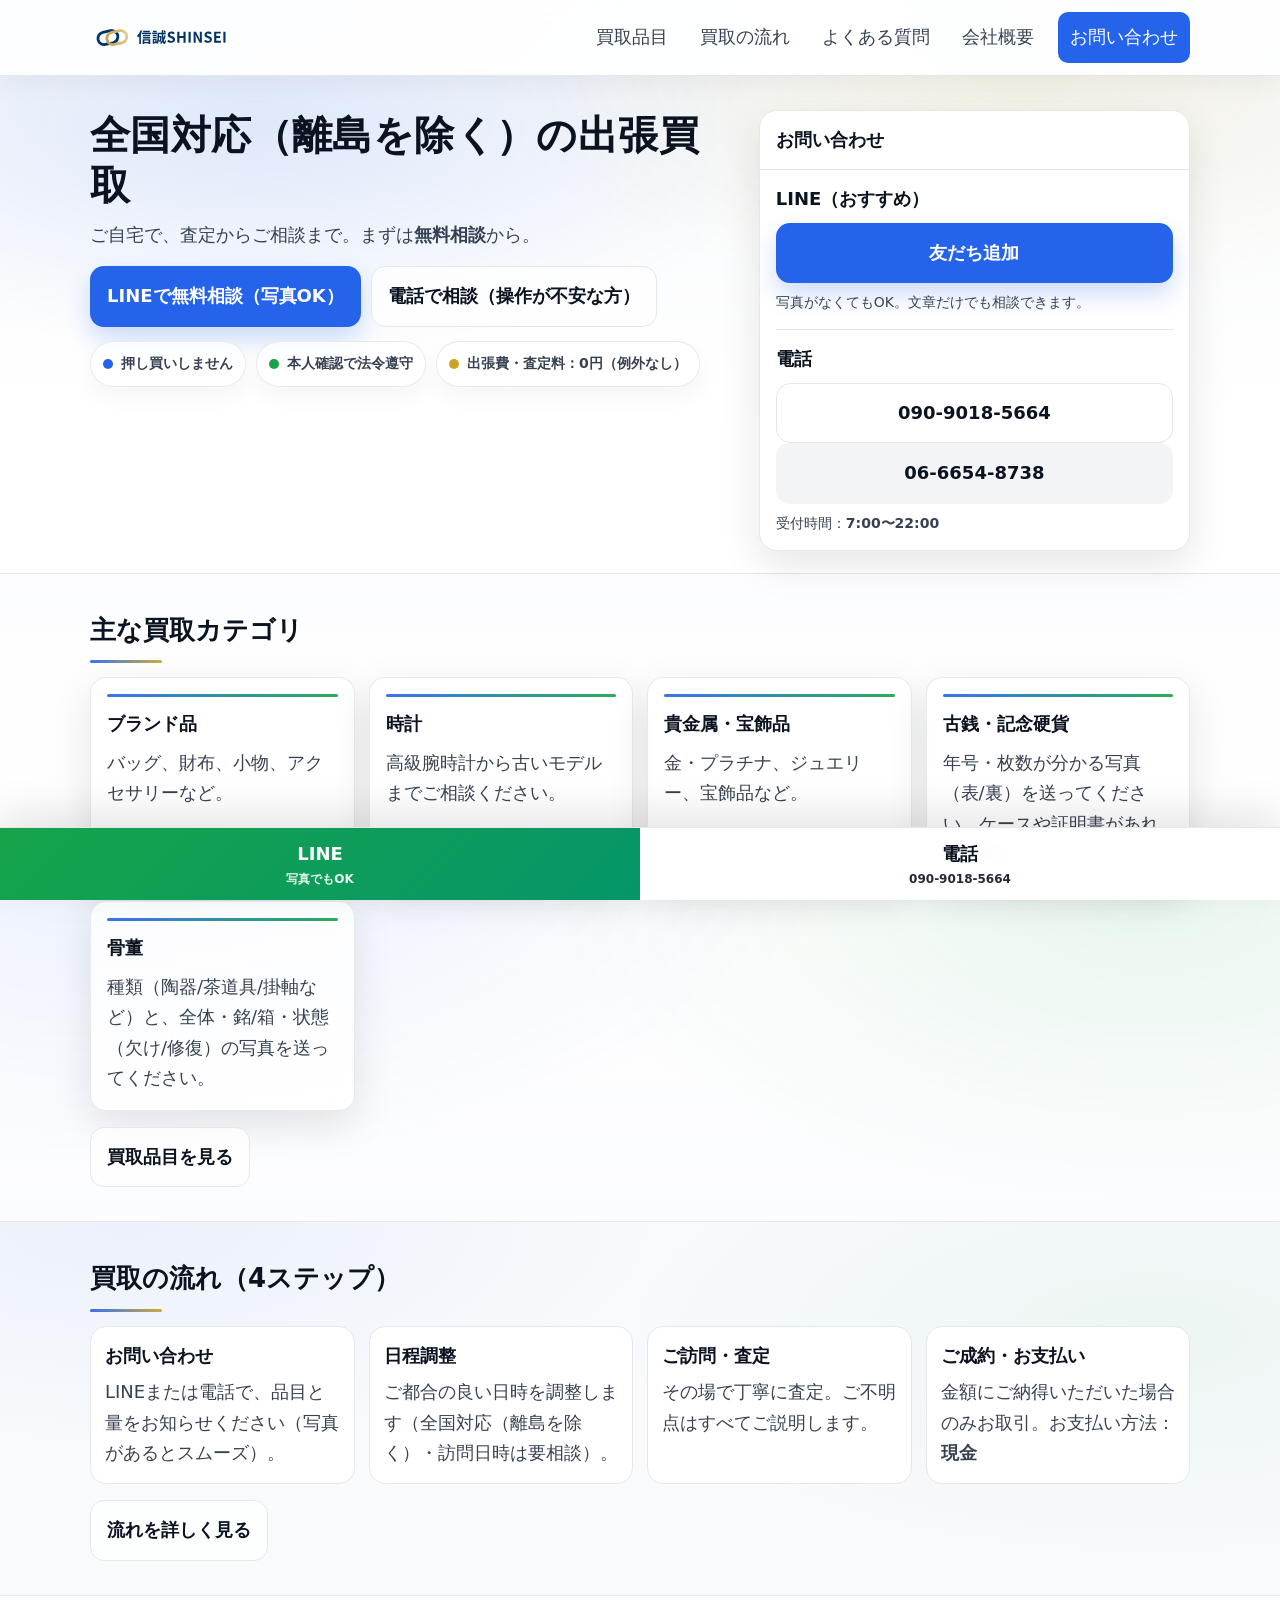
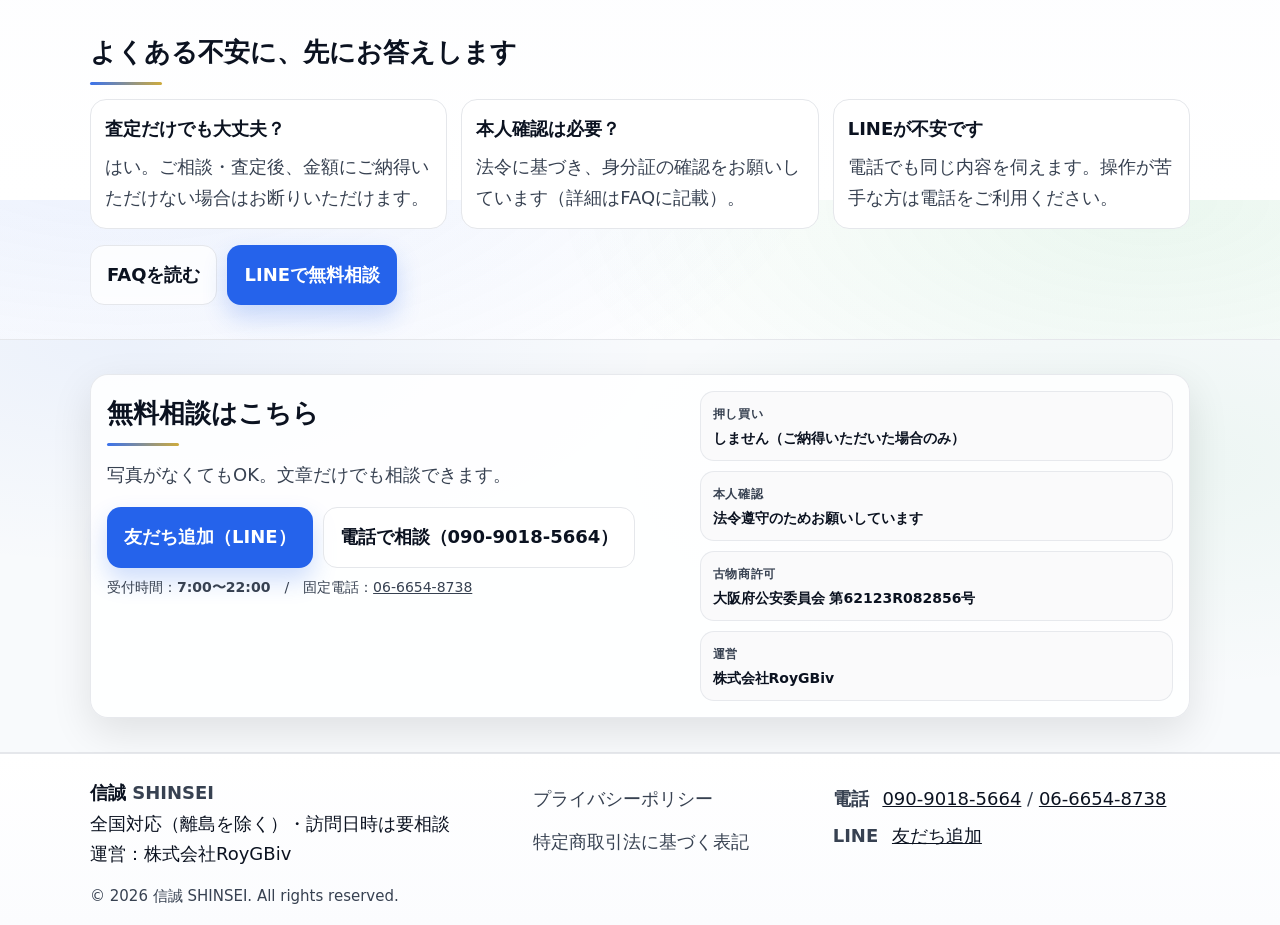
==== commit 19afe736: "Add files via upload" ====
--- a/index.html
+++ b/index.html
@@ -16,6 +16,24 @@
   <meta property="og:description" content="信誠 SHINSEIは全国対応（離島を除く）の出張買取。LINE（写真OK）・電話で無料相談。押し買いなし、ご納得いただいた場合のみお取引。">
   <meta property="og:url" content="https://weichuimengu-bit.github.io/sxtutixyou66kaitori/index.html">
   <meta property="og:image" content="https://weichuimengu-bit.github.io/sxtutixyou66kaitori/ogp.png">
+  <script type="application/ld+json">
+{
+  "@context": "https://schema.org",
+  "@type": "LocalBusiness",
+  "name": "信誠 SHINSEI",
+  "legalName": "株式会社RoyGBiv",
+  "url": "https://weichuimengu-bit.github.io/sxtutixyou66kaitori/",
+  "telephone": ["06-6654-8738", "090-9018-5664"],
+  "email": "weichuimengu@gmail.com",
+  "address": {
+    "@type": "PostalAddress",
+    "streetAddress": "大阪府大阪市東住吉区公園南矢田2丁目16-19 公園南2山本-C号",
+    "postalCode": "546-0024",
+    "addressCountry": "JP"
+  },
+  "areaServed": "JP"
+}
+</script>
 </head>
 <body>
 <a class="skip" href="#main">本文へスキップ</a>
@@ -27,9 +45,8 @@
     </a>
 
     <button class="nav-toggle" type="button" aria-expanded="false" aria-controls="siteNav" aria-label="メニューを開く">
-      <span class="nav-toggle__bar"></span>
-      <span class="nav-toggle__bar"></span>
-      <span class="nav-toggle__bar"></span>
+      <span class="nav-toggle__icon" aria-hidden="true"><span></span><span></span><span></span></span>
+      <span class="nav-toggle__text">メニュー</span>
     </button>
 
     <nav class="site-nav" id="siteNav" aria-label="グローバルナビ">
@@ -51,14 +68,14 @@
       <p class="lead">ご自宅で、査定からご相談まで。<br class="br-sp">まずは<strong>無料相談</strong>から。</p>
 
       <div class="hero-ctas">
-        <a class="btn btn--primary" href="https://lin.ee/e8Pu3CO" target="_blank" rel="noopener">LINEで無料相談（写真OK）</a>
+        <a class="btn btn--primary" href="https://lin.ee/e8Pu3CO" target="_blank" rel="noopener noreferrer">LINEで無料相談（写真OK）</a>
         <a class="btn btn--outline" href="tel:09090185664">電話で相談（操作が不安な方）</a>
       </div>
 
       <div class="trust-pills" aria-label="安心のポイント">
         <span class="pill"><i aria-hidden="true"></i>押し買いしません</span>
         <span class="pill pill--green"><i aria-hidden="true"></i>本人確認で法令遵守</span>
-        <span class="pill pill--gold"><i aria-hidden="true"></i>出張費・査定料：無料</span>
+        <span class="pill pill--gold"><i aria-hidden="true"></i>出張費・査定料：0円（例外なし）</span>
       </div>
     </div>
 
@@ -67,7 +84,7 @@
       <div class="hero-card__body">
         <div class="contact-line">
           <div class="contact-line__label">LINE（おすすめ）</div>
-          <a class="btn btn--primary btn--full" href="https://lin.ee/e8Pu3CO" target="_blank" rel="noopener">友だち追加</a>
+          <a class="btn btn--primary btn--full" href="https://lin.ee/e8Pu3CO" target="_blank" rel="noopener noreferrer">友だち追加</a>
           <p class="note">写真がなくてもOK。文章だけでも相談できます。</p>
         </div>
 
@@ -134,7 +151,7 @@
       </li>
       <li>
         <div class="step-title">ご成約・お支払い</div>
-        <div class="step-body">金額にご納得いただいた場合のみお取引。お支払い方法：<strong>{要確認}</strong></div>
+        <div class="step-body">金額にご納得いただいた場合のみお取引。お支払い方法：<strong>現金</strong></div>
       </li>
     </ol>
     <div class="section-cta">
@@ -163,7 +180,7 @@
 
     <div class="section-cta">
       <a class="btn btn--outline" href="faq.html">FAQを読む</a>
-      <a class="btn btn--primary" href="https://lin.ee/e8Pu3CO" target="_blank" rel="noopener">LINEで無料相談</a>
+      <a class="btn btn--primary" href="https://lin.ee/e8Pu3CO" target="_blank" rel="noopener noreferrer">LINEで無料相談</a>
     </div>
   </div>
 </section>
@@ -176,7 +193,7 @@
         <h2>無料相談はこちら</h2>
         <p class="lead">写真がなくてもOK。文章だけでも相談できます。</p>
         <div class="cta-panel__buttons">
-          <a class="btn btn--primary" href="https://lin.ee/e8Pu3CO" target="_blank" rel="noopener">友だち追加（LINE）</a>
+          <a class="btn btn--primary" href="https://lin.ee/e8Pu3CO" target="_blank" rel="noopener noreferrer">友だち追加（LINE）</a>
           <a class="btn btn--outline" href="tel:09090185664">電話で相談（090-9018-5664）</a>
         </div>
         <p class="note">受付時間：<strong>7:00〜22:00</strong>　/　固定電話：<a href="tel:0666548738">06-6654-8738</a></p>
@@ -230,7 +247,7 @@
       </div>
       <div class="footer-contact__row">
         <span class="label">LINE</span>
-        <a href="https://lin.ee/e8Pu3CO" target="_blank" rel="noopener">友だち追加</a>
+        <a href="https://lin.ee/e8Pu3CO" target="_blank" rel="noopener noreferrer">友だち追加</a>
       </div>
     </div>
   </div>
@@ -241,7 +258,7 @@
 
 <!-- Mobile CTA bar -->
 <div class="cta-bar" role="region" aria-label="お問い合わせ（固定）">
-  <a class="cta-bar__btn cta-bar__btn--line" href="https://lin.ee/e8Pu3CO" target="_blank" rel="noopener" aria-label="LINEで問い合わせ">
+  <a class="cta-bar__btn cta-bar__btn--line" href="https://lin.ee/e8Pu3CO" target="_blank" rel="noopener noreferrer" aria-label="LINEで問い合わせ">
     LINE
     <span class="cta-bar__sub">写真でもOK</span>
   </a>
--- a/styles.css
+++ b/styles.css
@@ -97,17 +97,49 @@
 
 .nav-toggle{
   display:none;
-  background:transparent;
-  border:1px solid var(--line);
-  padding:10px;
-  border-radius:12px;
-}
-.nav-toggle__bar{
-  display:block;
-  width:22px;
+  align-items:center;
+  gap:10px;
+  background: rgba(255,255,255,.92);
+  border:1px solid rgba(229,231,235,.92);
+  padding:10px 12px;
+  border-radius:999px;
+  box-shadow: 0 10px 26px rgba(0,0,0,.06);
+  color:var(--ink);
+  font-weight:900;
+  min-height:44px; /* iPhone: 最低タップ領域 */
+}
+.nav-toggle:focus-visible{
+  outline: 3px solid rgba(37,99,235,.35);
+  outline-offset: 2px;
+}
+.nav-toggle__icon{
+  display:inline-flex;
+  flex-direction:column;
+  justify-content:center;
+  gap:4px;
+  width:20px;
+  height:20px;
+}
+.nav-toggle__icon span{
+  display:block;
+  width:20px;
   height:2px;
   background:var(--ink);
-  margin:4px 0;
+  border-radius:999px;
+  transition: transform .18s ease, opacity .18s ease;
+}
+.nav-toggle__text{
+  font-size:14px;
+  letter-spacing:.08em;
+}
+.nav-toggle[aria-expanded="true"] .nav-toggle__icon span:nth-child(1){
+  transform: translateY(6px) rotate(45deg);
+}
+.nav-toggle[aria-expanded="true"] .nav-toggle__icon span:nth-child(2){
+  opacity:0;
+}
+.nav-toggle[aria-expanded="true"] .nav-toggle__icon span:nth-child(3){
+  transform: translateY(-6px) rotate(-45deg);
 }
 
 .hero{
@@ -503,7 +535,7 @@
   background: linear-gradient(180deg, #ffffff, #fbfcfe);
 }
 
-/* Reduce "テンプレ感" with subtle separators */
+/* Subtle separators for readability */
 .section h2::after{
   content:"";
   display:block;
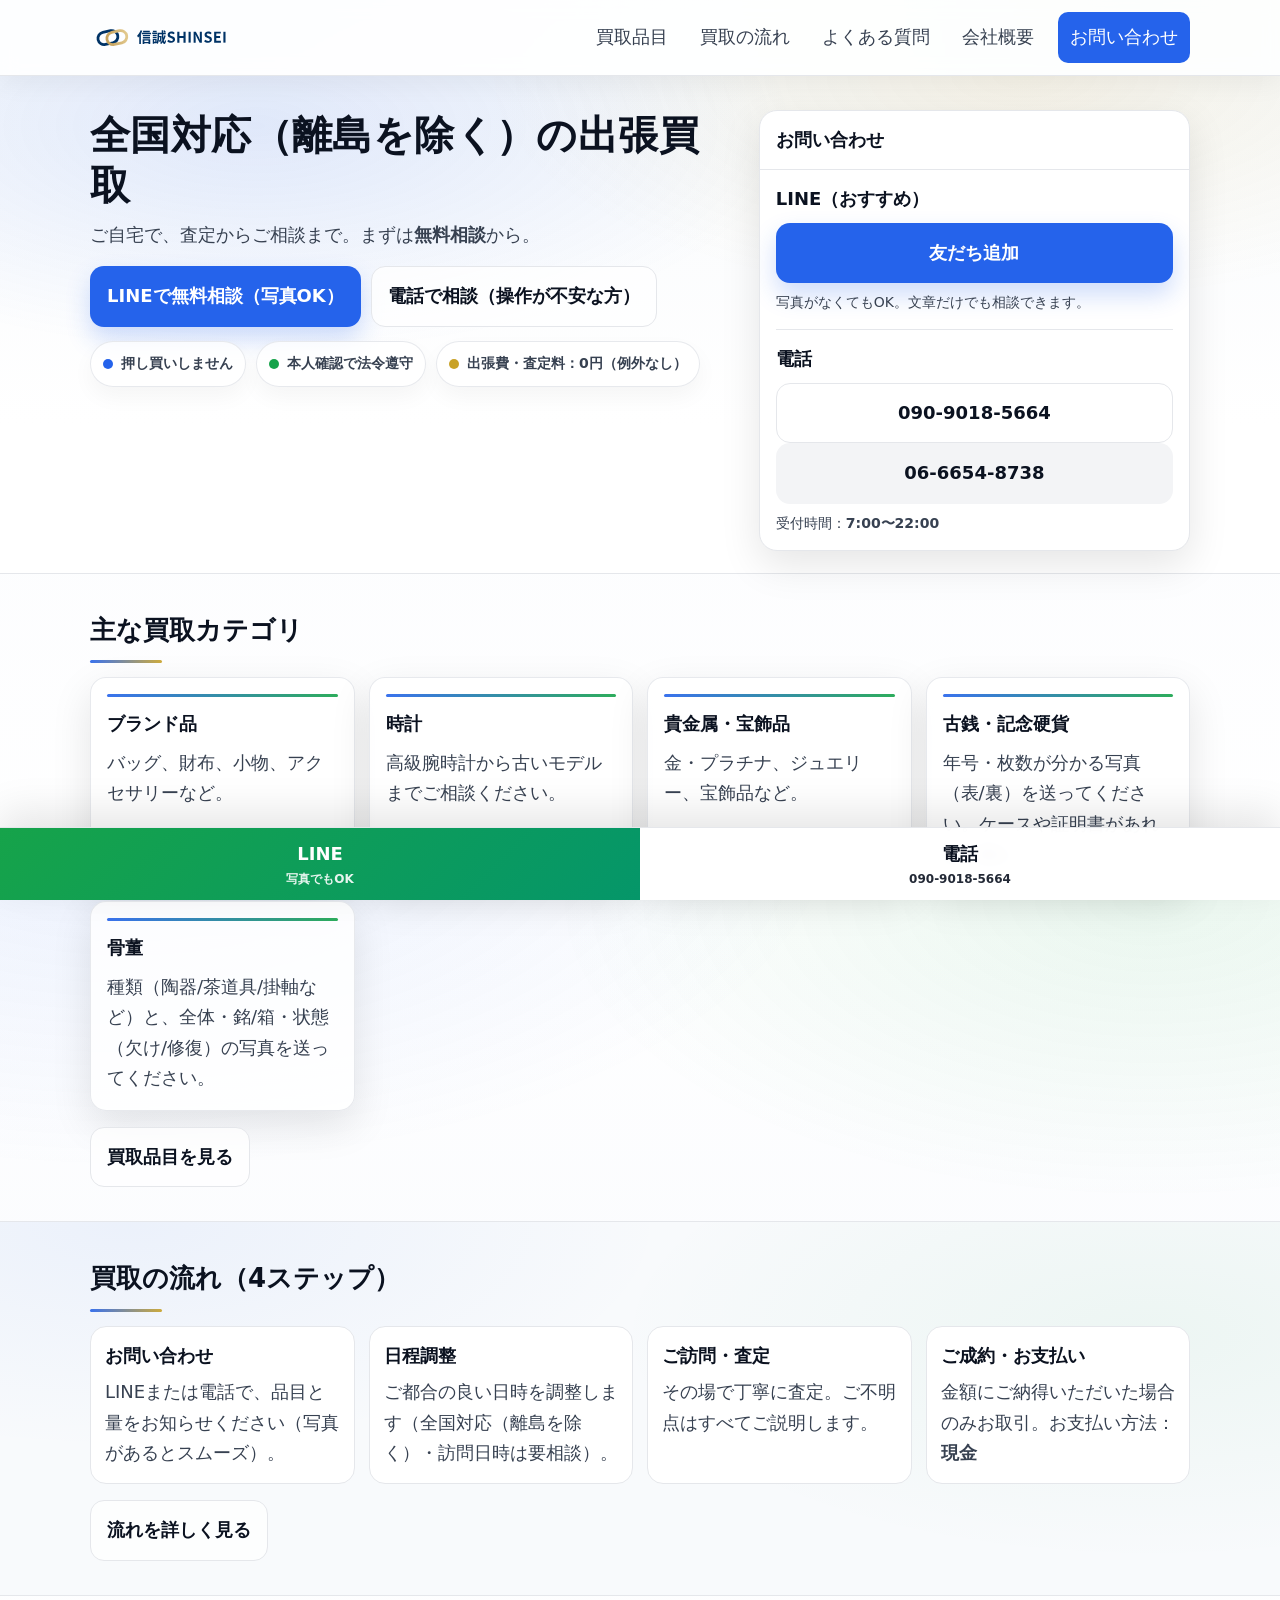
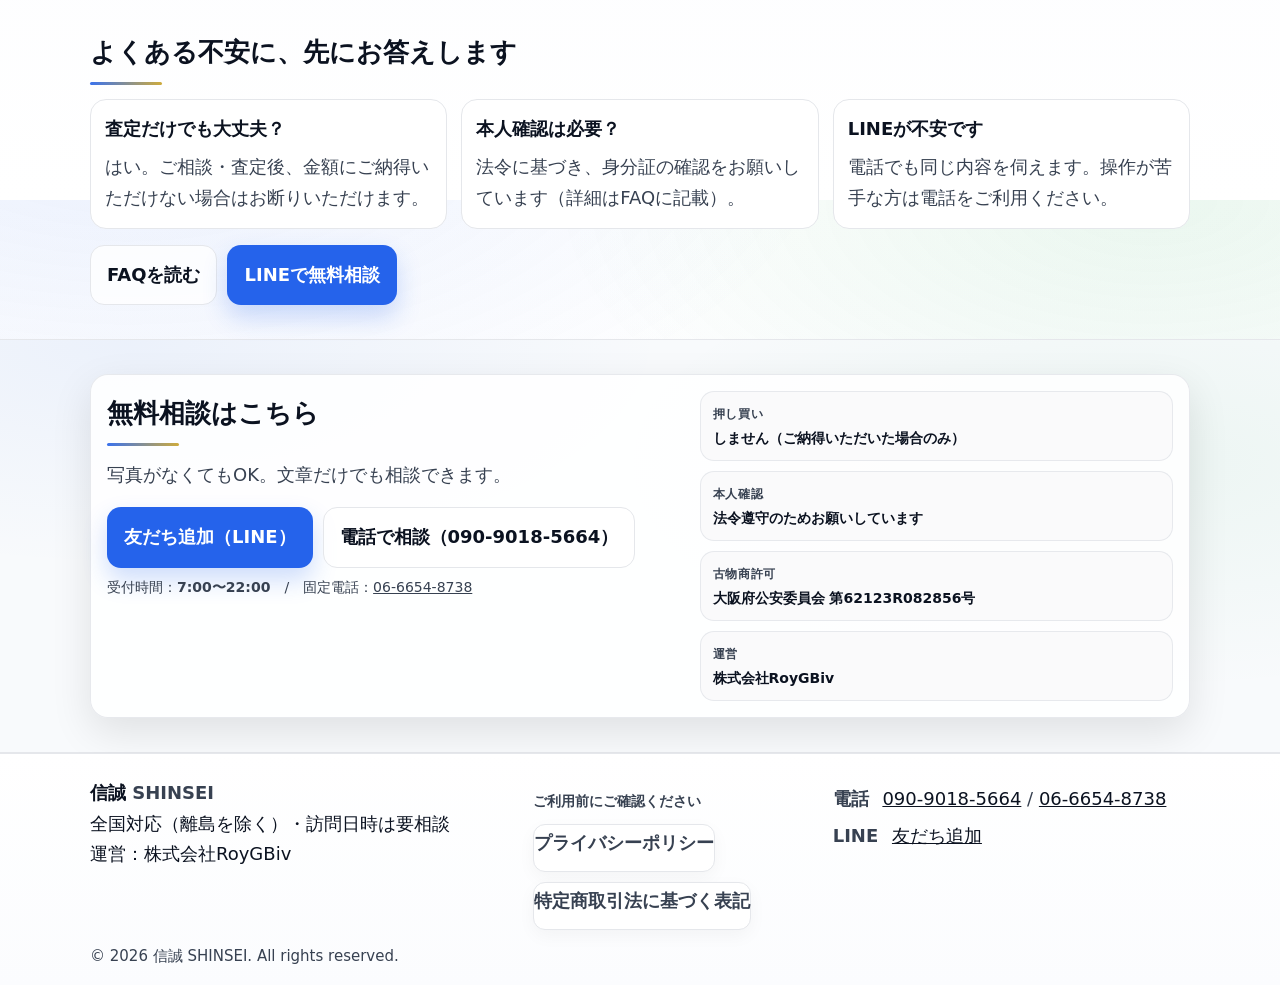
==== commit 078aaae0: "Add files via upload" ====
--- a/index.html
+++ b/index.html
@@ -233,10 +233,15 @@
       <div class="footer-brand__meta">運営：株式会社RoyGBiv</div>
     </div>
 
+    
     <div class="footer-links">
-      <a href="privacy.html">プライバシーポリシー</a>
-      <a href="tokushoho.html">特定商取引法に基づく表記</a>
-    </div>
+      <p class="footer-links__title">ご利用前にご確認ください</p>
+      <div class="footer-docs">
+        <a href="privacy.html" class="footer-doc-link">プライバシーポリシー</a>
+        <a href="tokushoho.html" class="footer-doc-link">特定商取引法に基づく表記</a>
+      </div>
+    </div>
+
 
     <div class="footer-contact">
       <div class="footer-contact__row">
--- a/styles.css
+++ b/styles.css
@@ -645,3 +645,56 @@
 @media (max-width: 880px){
   .cta-panel{ grid-template-columns: 1fr; }
 }
+
+
+/* Footer doc buttons */
+.footer-links{
+  margin-top: 12px;
+}
+
+.footer-links__title{
+  margin: 0 0 10px;
+  font-size: 14px;
+  color: var(--muted);
+  font-weight: 700;
+}
+
+.footer-docs{
+  display: flex;
+  flex-wrap: wrap;
+  gap: 10px;
+}
+
+.footer-doc-link{
+  display: inline-flex;
+  align-items: center;
+  justify-content: center;
+  min-height: 48px;
+  padding: 12px 16px;
+  border: 1px solid var(--line);
+  border-radius: 12px;
+  background: #ffffff;
+  color: var(--ink);
+  text-decoration: none;
+  font-weight: 700;
+  line-height: 1.3;
+  box-shadow: 0 6px 18px rgba(0,0,0,.04);
+}
+
+.footer-doc-link:hover{
+  background: #f9fafb;
+}
+
+.footer-doc-link:active{
+  transform: translateY(1px);
+}
+
+@media (max-width: 640px){
+  .footer-docs{
+    flex-direction: column;
+  }
+
+  .footer-doc-link{
+    width: 100%;
+  }
+}
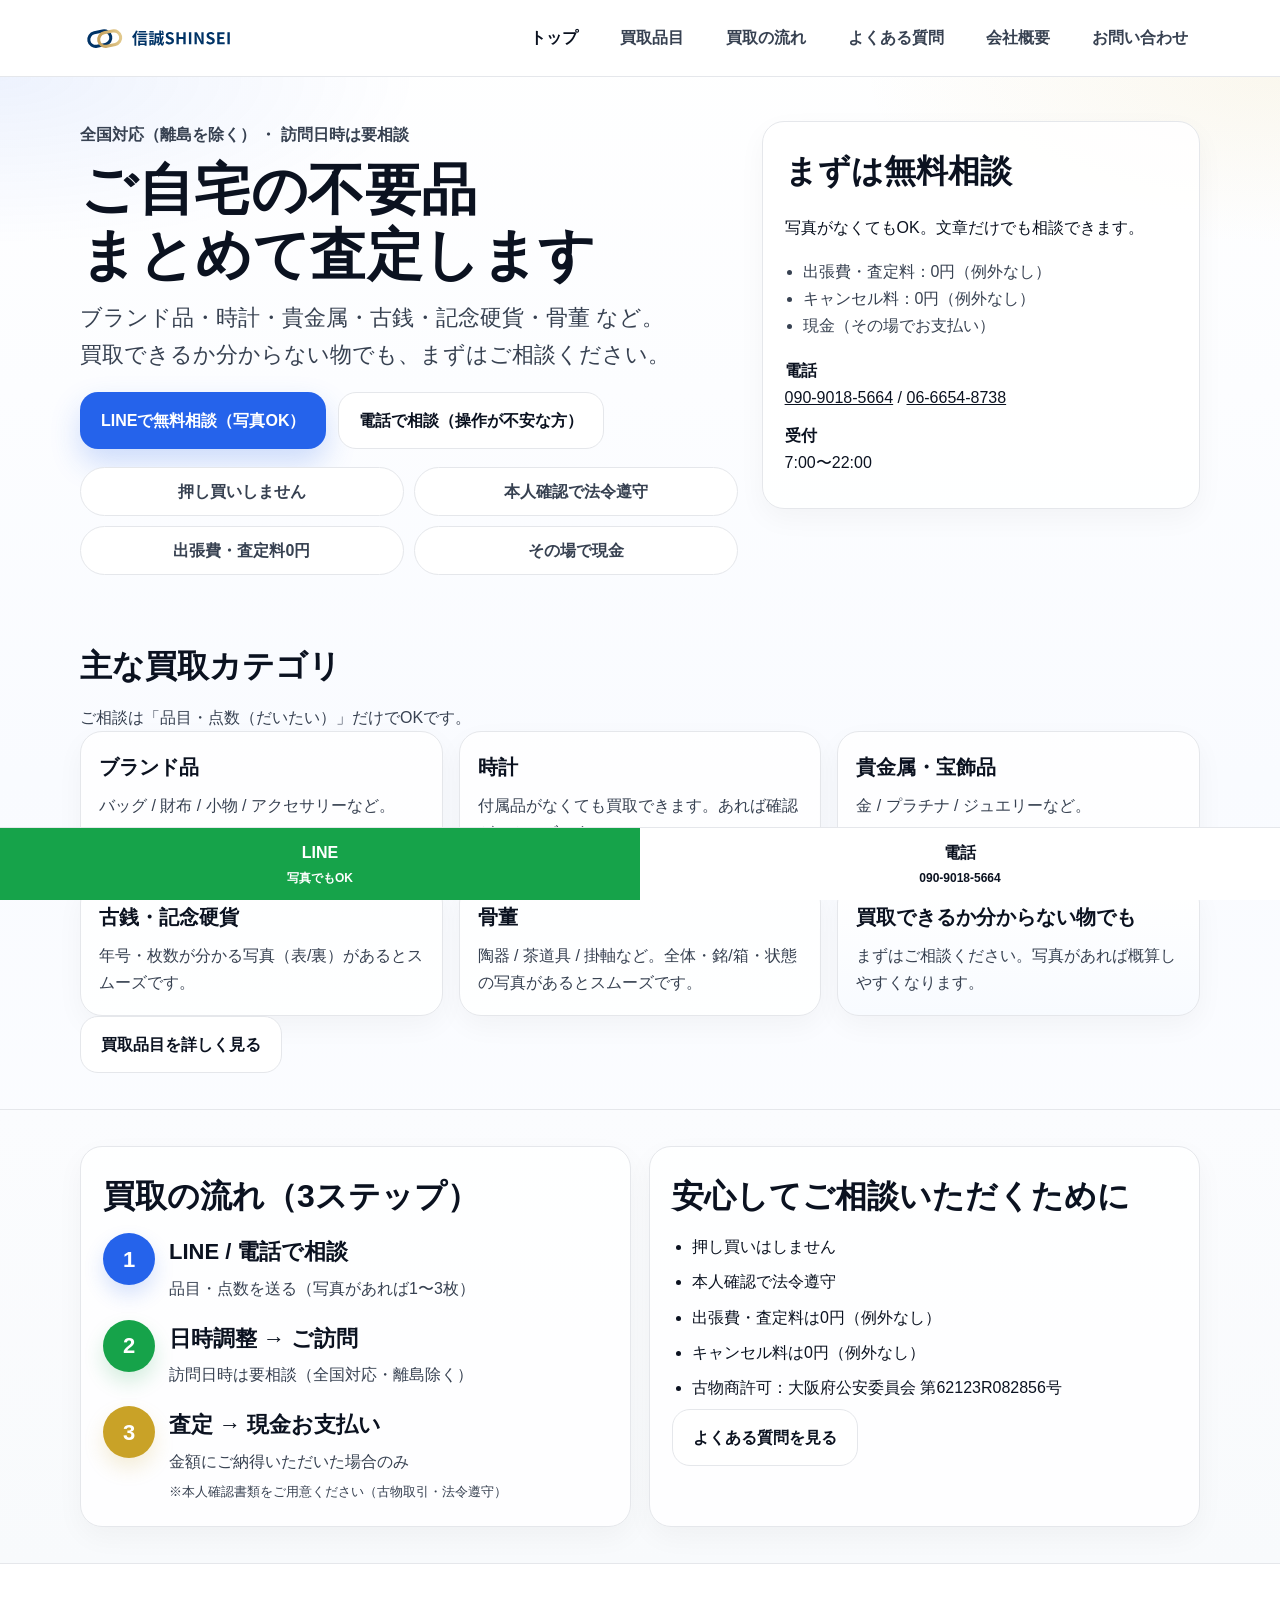
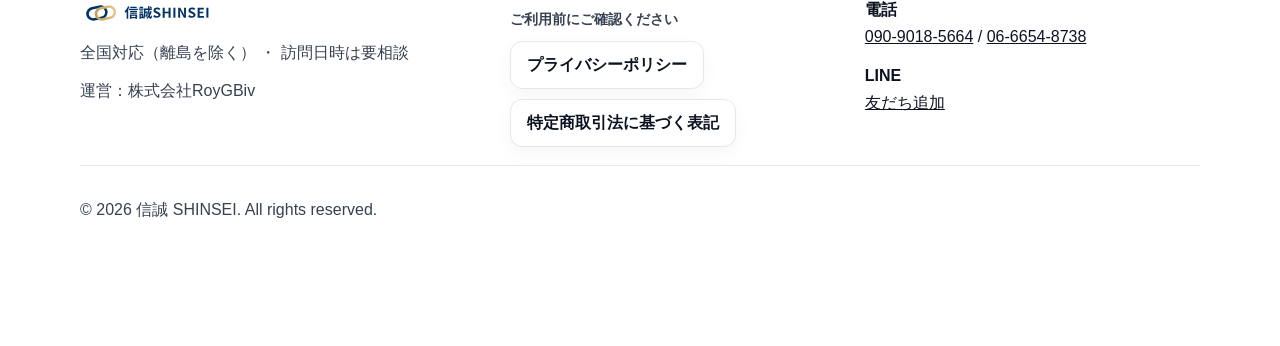
==== commit e3d7a0fe: "Add files via upload" ====
--- a/index.html
+++ b/index.html
@@ -2,100 +2,96 @@
 <html lang="ja">
 <head>
   <meta charset="utf-8">
-<meta name="viewport" content="width=device-width, initial-scale=1">
-<link rel="stylesheet" href="styles.css">
-<link rel="icon" href="favicon.svg" type="image/svg+xml">
-<meta name="theme-color" content="#111827">
-
-  <title>信誠 SHINSEI｜全国対応（離島を除く）の出張買取</title>
-  <meta name="description" content="信誠 SHINSEIは全国対応（離島を除く）の出張買取。LINE（写真OK）・電話で無料相談。押し買いなし、ご納得いただいた場合のみお取引。">
+  <meta name="viewport" content="width=device-width, initial-scale=1">
+  <title>信誠 SHINSEI｜ご自宅の不要品 まとめて査定します</title>
+  <meta name="description" content="ご自宅の不要品をまとめて査定。ブランド品・時計・貴金属・古銭・骨董など、まずはLINEか電話で無料相談。">
   <link rel="canonical" href="https://weichuimengu-bit.github.io/sxtutixyou66kaitori/index.html">
   <meta property="og:type" content="website">
   <meta property="og:site_name" content="信誠 SHINSEI">
-  <meta property="og:title" content="信誠 SHINSEI｜全国対応（離島を除く）の出張買取">
-  <meta property="og:description" content="信誠 SHINSEIは全国対応（離島を除く）の出張買取。LINE（写真OK）・電話で無料相談。押し買いなし、ご納得いただいた場合のみお取引。">
+  <meta property="og:title" content="信誠 SHINSEI｜ご自宅の不要品 まとめて査定します">
+  <meta property="og:description" content="ご自宅の不要品をまとめて査定。ブランド品・時計・貴金属・古銭・骨董など、まずはLINEか電話で無料相談。">
   <meta property="og:url" content="https://weichuimengu-bit.github.io/sxtutixyou66kaitori/index.html">
   <meta property="og:image" content="https://weichuimengu-bit.github.io/sxtutixyou66kaitori/ogp.png">
+  <meta name="theme-color" content="#0B1220">
+  <link rel="icon" href="favicon.svg" type="image/svg+xml">
+  <link rel="stylesheet" href="styles.css">
   <script type="application/ld+json">
-{
-  "@context": "https://schema.org",
-  "@type": "LocalBusiness",
-  "name": "信誠 SHINSEI",
-  "legalName": "株式会社RoyGBiv",
-  "url": "https://weichuimengu-bit.github.io/sxtutixyou66kaitori/",
-  "telephone": ["06-6654-8738", "090-9018-5664"],
-  "email": "weichuimengu@gmail.com",
-  "address": {
-    "@type": "PostalAddress",
-    "streetAddress": "大阪府大阪市東住吉区公園南矢田2丁目16-19 公園南2山本-C号",
-    "postalCode": "546-0024",
-    "addressCountry": "JP"
-  },
-  "areaServed": "JP"
-}
-</script>
+  {
+    "@context": "https://schema.org",
+    "@type": "LocalBusiness",
+    "name": "信誠 SHINSEI",
+    "legalName": "株式会社RoyGBiv",
+    "url": "https://weichuimengu-bit.github.io/sxtutixyou66kaitori/",
+    "telephone": ["06-6654-8738", "090-9018-5664"],
+    "email": "weichuimengu@gmail.com",
+    "address": {
+      "@type": "PostalAddress",
+      "streetAddress": "〒546-0024 大阪府大阪市東住吉区公園南矢田2丁目16-19 公園南2山本-C号",
+      "postalCode": "546-0024",
+      "addressCountry": "JP"
+    },
+    "areaServed": "JP"
+  }
+  </script>
 </head>
 <body>
-<a class="skip" href="#main">本文へスキップ</a>
-
-<header class="site-header">
-  <div class="container header-inner">
-    <a class="brand" href="index.html" aria-label="信誠 SHINSEI トップへ">
-      <img class="brand-wordmark" src="logo.svg" alt="信誠 SHINSEI">
-    </a>
-
-    <button class="nav-toggle" type="button" aria-expanded="false" aria-controls="siteNav" aria-label="メニューを開く">
-      <span class="nav-toggle__icon" aria-hidden="true"><span></span><span></span><span></span></span>
-      <span class="nav-toggle__text">メニュー</span>
-    </button>
-
-    <nav class="site-nav" id="siteNav" aria-label="グローバルナビ">
-      <a href="items.html">買取品目</a>
-      <a href="flow.html">買取の流れ</a>
-      <a href="faq.html">よくある質問</a>
-      <a href="company.html">会社概要</a>
-      <a href="contact.html" class="nav-cta">お問い合わせ</a>
-    </nav>
-  </div>
-</header>
-
-<main id="main">
+  <a href="#main" class="skip-link">本文へスキップ</a>
+
+  <header class="site-header">
+    <div class="container header-inner">
+      <a href="index.html" class="brand" aria-label="信誠 SHINSEI トップへ">
+        <img src="logo.svg" alt="信誠 SHINSEI" class="brand-logo">
+      </a>
+
+      <button class="nav-toggle" type="button" aria-expanded="false" aria-controls="global-nav">
+        <span class="nav-toggle__icon" aria-hidden="true"></span>
+        <span class="nav-toggle__label">メニュー</span>
+      </button>
+
+      <nav id="global-nav" class="site-nav" aria-label="グローバルナビ">
+        <a href="index.html" class="is-active">トップ</a>
+        <a href="items.html">買取品目</a>
+        <a href="flow.html">買取の流れ</a>
+        <a href="faq.html">よくある質問</a>
+        <a href="company.html">会社概要</a>
+        <a href="contact.html">お問い合わせ</a>
+      </nav>
+    </div>
+  </header>
+
+  <main id="main">
 
 <section class="hero">
   <div class="container hero-inner">
     <div class="hero-copy">
-      <h1>全国対応（離島を除く）の出張買取</h1>
-      <p class="lead">ご自宅で、査定からご相談まで。<br class="br-sp">まずは<strong>無料相談</strong>から。</p>
-
-      <div class="hero-ctas">
-        <a class="btn btn--primary" href="https://lin.ee/e8Pu3CO" target="_blank" rel="noopener noreferrer">LINEで無料相談（写真OK）</a>
-        <a class="btn btn--outline" href="tel:09090185664">電話で相談（操作が不安な方）</a>
-      </div>
-
-      <div class="trust-pills" aria-label="安心のポイント">
-        <span class="pill"><i aria-hidden="true"></i>押し買いしません</span>
-        <span class="pill pill--green"><i aria-hidden="true"></i>本人確認で法令遵守</span>
-        <span class="pill pill--gold"><i aria-hidden="true"></i>出張費・査定料：0円（例外なし）</span>
-      </div>
-    </div>
-
-    <div class="hero-card" aria-label="連絡先カード">
-      <div class="hero-card__title">お問い合わせ</div>
-      <div class="hero-card__body">
-        <div class="contact-line">
-          <div class="contact-line__label">LINE（おすすめ）</div>
-          <a class="btn btn--primary btn--full" href="https://lin.ee/e8Pu3CO" target="_blank" rel="noopener noreferrer">友だち追加</a>
-          <p class="note">写真がなくてもOK。文章だけでも相談できます。</p>
-        </div>
-
-        <hr class="sep">
-
-        <div class="contact-line">
-          <div class="contact-line__label">電話</div>
-          <a class="btn btn--outline btn--full" href="tel:09090185664">090-9018-5664</a>
-          <a class="btn btn--ghost btn--full" href="tel:0666548738">06-6654-8738</a>
-          <p class="note">受付時間：<strong>7:00〜22:00</strong></p>
-        </div>
+      <p class="hero-kicker">全国対応（離島を除く） ・ 訪問日時は要相談</p>
+      <h1>ご自宅の不要品<br>まとめて査定します</h1>
+      <p class="hero-lead">ブランド品・時計・貴金属・古銭・記念硬貨・骨董 など。<br>買取できるか分からない物でも、まずはご相談ください。</p>
+
+      <div class="hero-actions">
+        <a href="https://lin.ee/e8Pu3CO" target="_blank" rel="noopener noreferrer" class="btn btn-primary">LINEで無料相談（写真OK）</a>
+        <a href="tel:09090185664" class="btn btn-outline">電話で相談（操作が不安な方）</a>
+      </div>
+
+      <div class="trust-grid">
+        <div class="trust-pill">押し買いしません</div>
+        <div class="trust-pill">本人確認で法令遵守</div>
+        <div class="trust-pill">出張費・査定料0円</div>
+        <div class="trust-pill">その場で現金</div>
+      </div>
+    </div>
+
+    <div class="hero-panel">
+      <h2>まずは無料相談</h2>
+      <p>写真がなくてもOK。文章だけでも相談できます。</p>
+      <ul class="hero-panel__list">
+        <li>出張費・査定料：0円（例外なし）</li>
+        <li>キャンセル料：0円（例外なし）</li>
+        <li>現金（その場でお支払い）</li>
+      </ul>
+      <div class="hero-panel__contact">
+        <p><strong>電話</strong><br><a href="tel:09090185664">090-9018-5664</a> / <a href="tel:0666548738">06-6654-8738</a></p>
+        <p><strong>受付</strong><br>7:00〜22:00</p>
       </div>
     </div>
   </div>
@@ -103,176 +99,128 @@
 
 <section class="section">
   <div class="container">
-    <h2>主な買取カテゴリ</h2>
-    <div class="cards">
+    <div class="section-head">
+      <h2>主な買取カテゴリ</h2>
+      <p>ご相談は「品目・点数（だいたい）」だけでOKです。</p>
+    </div>
+
+    <div class="card-grid">
       <article class="card">
         <h3>ブランド品</h3>
-        <p>バッグ、財布、小物、アクセサリーなど。</p>
+        <p>バッグ / 財布 / 小物 / アクセサリーなど。</p>
       </article>
       <article class="card">
         <h3>時計</h3>
-        <p>高級腕時計から古いモデルまでご相談ください。</p>
+        <p>付属品がなくても買取できます。あれば確認がスムーズです。</p>
       </article>
       <article class="card">
         <h3>貴金属・宝飾品</h3>
-        <p>金・プラチナ、ジュエリー、宝飾品など。</p>
-      </article>
-    
+        <p>金 / プラチナ / ジュエリーなど。</p>
+      </article>
       <article class="card">
         <h3>古銭・記念硬貨</h3>
-        <p>年号・枚数が分かる写真（表/裏）を送ってください。ケースや証明書があれば一緒に。</p>
+        <p>年号・枚数が分かる写真（表/裏）があるとスムーズです。</p>
       </article>
       <article class="card">
         <h3>骨董</h3>
-        <p>種類（陶器/茶道具/掛軸など）と、全体・銘/箱・状態（欠け/修復）の写真を送ってください。</p>
-      </article>
+        <p>陶器 / 茶道具 / 掛軸など。全体・銘/箱・状態の写真があるとスムーズです。</p>
+      </article>
+      <article class="card card-emphasis">
+        <h3>買取できるか分からない物でも</h3>
+        <p>まずはご相談ください。写真があれば概算しやすくなります。</p>
+      </article>
+    </div>
+
+    <div class="section-cta">
+      <a href="items.html" class="btn btn-outline">買取品目を詳しく見る</a>
+    </div>
+  </div>
+</section>
+
+<section class="section section-alt">
+  <div class="container split">
+    <div class="split-card">
+      <h2>買取の流れ（3ステップ）</h2>
+      <ol class="steps">
+        <li>
+          <span class="step-num">1</span>
+          <div>
+            <h3>LINE / 電話で相談</h3>
+            <p>品目・点数を送る（写真があれば1〜3枚）</p>
+          </div>
+        </li>
+        <li>
+          <span class="step-num">2</span>
+          <div>
+            <h3>日時調整 → ご訪問</h3>
+            <p>訪問日時は要相談（全国対応・離島除く）</p>
+          </div>
+        </li>
+        <li>
+          <span class="step-num">3</span>
+          <div>
+            <h3>査定 → 現金お支払い</h3>
+            <p>金額にご納得いただいた場合のみ</p>
+            <small>※本人確認書類をご用意ください（古物取引・法令遵守）</small>
+          </div>
+        </li>
+      </ol>
+    </div>
+
+    <div class="split-card">
+      <h2>安心してご相談いただくために</h2>
+      <ul class="bullet-list">
+        <li>押し買いはしません</li>
+        <li>本人確認で法令遵守</li>
+        <li>出張費・査定料は0円（例外なし）</li>
+        <li>キャンセル料は0円（例外なし）</li>
+        <li>古物商許可：大阪府公安委員会 第62123R082856号</li>
+      </ul>
+      <div class="section-cta">
+        <a href="faq.html" class="btn btn-outline">よくある質問を見る</a>
+      </div>
+    </div>
+  </div>
+</section>
+
+  </main>
+
+  
+<footer class="site-footer">
+  <div class="container">
+    <div class="footer-top">
+      <div class="footer-brand">
+        <img src="logo.svg" alt="信誠 SHINSEI" class="footer-logo">
+        <p class="footer-meta">全国対応（離島を除く） ・ 訪問日時は要相談</p>
+        <p class="footer-meta">運営：株式会社RoyGBiv</p>
+      </div>
+
+      <div class="footer-links">
+        <p class="footer-links__title">ご利用前にご確認ください</p>
+        <div class="footer-docs">
+          <a href="privacy.html" class="footer-doc-link">プライバシーポリシー</a>
+          <a href="tokushoho.html" class="footer-doc-link">特定商取引法に基づく表記</a>
+        </div>
+      </div>
+
+      <div class="footer-contact">
+        <p><strong>電話</strong><br><a href="tel:09090185664">090-9018-5664</a> / <a href="tel:0666548738">06-6654-8738</a></p>
+        <p><strong>LINE</strong><br><a href="https://lin.ee/e8Pu3CO" target="_blank" rel="noopener noreferrer">友だち追加</a></p>
+      </div>
+    </div>
+
+    <div class="footer-bottom">
+      <p>© 2026 信誠 SHINSEI. All rights reserved.</p>
+    </div>
+  </div>
+</footer>
+
+<div class="cta-bar" aria-label="固定CTA">
+  <a href="https://lin.ee/e8Pu3CO" target="_blank" rel="noopener noreferrer" class="cta-bar__line">LINE<br><span>写真でもOK</span></a>
+  <a href="tel:09090185664" class="cta-bar__tel">電話<br><span>090-9018-5664</span></a>
 </div>
-    <div class="section-cta">
-      <a class="btn btn--outline" href="items.html">買取品目を見る</a>
-    </div>
-  </div>
-</section>
-
-<section class="section section--alt">
-  <div class="container">
-    <h2>買取の流れ（4ステップ）</h2>
-    <ol class="steps">
-      <li>
-        <div class="step-title">お問い合わせ</div>
-        <div class="step-body">LINEまたは電話で、品目と量をお知らせください（写真があるとスムーズ）。</div>
-      </li>
-      <li>
-        <div class="step-title">日程調整</div>
-        <div class="step-body">ご都合の良い日時を調整します（全国対応（離島を除く）・訪問日時は要相談）。</div>
-      </li>
-      <li>
-        <div class="step-title">ご訪問・査定</div>
-        <div class="step-body">その場で丁寧に査定。ご不明点はすべてご説明します。</div>
-      </li>
-      <li>
-        <div class="step-title">ご成約・お支払い</div>
-        <div class="step-body">金額にご納得いただいた場合のみお取引。お支払い方法：<strong>現金</strong></div>
-      </li>
-    </ol>
-    <div class="section-cta">
-      <a class="btn btn--outline" href="flow.html">流れを詳しく見る</a>
-    </div>
-  </div>
-</section>
-
-<section class="section">
-  <div class="container">
-    <h2>よくある不安に、先にお答えします</h2>
-    <div class="faq-grid">
-      <div class="faq-item">
-        <h3>査定だけでも大丈夫？</h3>
-        <p>はい。ご相談・査定後、金額にご納得いただけない場合はお断りいただけます。</p>
-      </div>
-      <div class="faq-item">
-        <h3>本人確認は必要？</h3>
-        <p>法令に基づき、身分証の確認をお願いしています（詳細はFAQに記載）。</p>
-      </div>
-      <div class="faq-item">
-        <h3>LINEが不安です</h3>
-        <p>電話でも同じ内容を伺えます。操作が苦手な方は電話をご利用ください。</p>
-      </div>
-    </div>
-
-    <div class="section-cta">
-      <a class="btn btn--outline" href="faq.html">FAQを読む</a>
-      <a class="btn btn--primary" href="https://lin.ee/e8Pu3CO" target="_blank" rel="noopener noreferrer">LINEで無料相談</a>
-    </div>
-  </div>
-</section>
-
-
-<section class="section section--alt">
-  <div class="container">
-    <div class="cta-panel" aria-label="お問い合わせと安心情報">
-      <div class="cta-panel__left">
-        <h2>無料相談はこちら</h2>
-        <p class="lead">写真がなくてもOK。文章だけでも相談できます。</p>
-        <div class="cta-panel__buttons">
-          <a class="btn btn--primary" href="https://lin.ee/e8Pu3CO" target="_blank" rel="noopener noreferrer">友だち追加（LINE）</a>
-          <a class="btn btn--outline" href="tel:09090185664">電話で相談（090-9018-5664）</a>
-        </div>
-        <p class="note">受付時間：<strong>7:00〜22:00</strong>　/　固定電話：<a href="tel:0666548738">06-6654-8738</a></p>
-      </div>
-
-      <div class="cta-panel__right">
-        <div class="trust-legal">
-          <div class="trust-legal__item">
-            <span class="trust-legal__label">押し買い</span>
-            <span class="trust-legal__value">しません（ご納得いただいた場合のみ）</span>
-          </div>
-          <div class="trust-legal__item">
-            <span class="trust-legal__label">本人確認</span>
-            <span class="trust-legal__value">法令遵守のためお願いしています</span>
-          </div>
-          <div class="trust-legal__item">
-            <span class="trust-legal__label">古物商許可</span>
-            <span class="trust-legal__value">大阪府公安委員会 第62123R082856号</span>
-          </div>
-          <div class="trust-legal__item">
-            <span class="trust-legal__label">運営</span>
-            <span class="trust-legal__value">株式会社RoyGBiv</span>
-          </div>
-        </div>
-      </div>
-    </div>
-  </div>
-</section>
-
-</main>
-
-<footer class="site-footer">
-  <div class="container footer-inner">
-    <div class="footer-brand">
-      <div class="footer-brand__name">信誠 <span class="muted">SHINSEI</span></div>
-      <div class="footer-brand__meta">全国対応（離島を除く）・訪問日時は要相談</div>
-      <div class="footer-brand__meta">運営：株式会社RoyGBiv</div>
-    </div>
-
-    
-    <div class="footer-links">
-      <p class="footer-links__title">ご利用前にご確認ください</p>
-      <div class="footer-docs">
-        <a href="privacy.html" class="footer-doc-link">プライバシーポリシー</a>
-        <a href="tokushoho.html" class="footer-doc-link">特定商取引法に基づく表記</a>
-      </div>
-    </div>
-
-
-    <div class="footer-contact">
-      <div class="footer-contact__row">
-        <span class="label">電話</span>
-        <a href="tel:09090185664">090-9018-5664</a>
-        <span class="muted"> / </span>
-        <a href="tel:0666548738">06-6654-8738</a>
-      </div>
-      <div class="footer-contact__row">
-        <span class="label">LINE</span>
-        <a href="https://lin.ee/e8Pu3CO" target="_blank" rel="noopener noreferrer">友だち追加</a>
-      </div>
-    </div>
-  </div>
-  <div class="container footer-bottom">
-    <small>© 2026 信誠 SHINSEI. All rights reserved.</small>
-  </div>
-</footer>
-
-<!-- Mobile CTA bar -->
-<div class="cta-bar" role="region" aria-label="お問い合わせ（固定）">
-  <a class="cta-bar__btn cta-bar__btn--line" href="https://lin.ee/e8Pu3CO" target="_blank" rel="noopener noreferrer" aria-label="LINEで問い合わせ">
-    LINE
-    <span class="cta-bar__sub">写真でもOK</span>
-  </a>
-  <a class="cta-bar__btn cta-bar__btn--tel" href="tel:09090185664" aria-label="電話で問い合わせ（090-9018-5664）">
-    電話
-    <span class="cta-bar__sub">090-9018-5664</span>
-  </a>
-</div>
-
-<script src="main.js" defer></script>
+
+<script src="main.js"></script>
+
 </body>
 </html>
--- a/styles.css
+++ b/styles.css
@@ -1,700 +1,183 @@
+
 :root{
-  --bg:#ffffff; /* base */
-  --ink:#0b1220;
+  --bg:#ffffff;
+  --ink:#0B1220;
   --muted:#374151;
-  --line:#e5e7eb;
-  --accent:#2563eb;
-  --accent2:#16a34a;
-  --gold:#c9a227; /* premium accent (subtle) */
-  --card:#f9fafb;
-  --shadow: 0 14px 40px rgba(0,0,0,.10);
+  --line:#E5E7EB;
+  --blue:#2563EB;
+  --green:#16A34A;
+  --gold:#C9A227;
+  --light:#F8FAFC;
 }
-
-*{ box-sizing:border-box; }
-html,body{ height:100%; }
+*{box-sizing:border-box}
+html{scroll-behavior:smooth}
 body{
   margin:0;
-  font-family: system-ui, -apple-system, "Hiragino Kaku Gothic ProN", "Yu Gothic", "Meiryo", sans-serif;
-  /* “真っ白”を避けつつ、信頼感を損なわない微差の背景 */
-  background:
-    radial-gradient(1200px 600px at 10% -10%, rgba(37,99,235,.10), transparent 60%),
-    radial-gradient(1000px 500px at 90% 0%, rgba(22,163,74,.09), transparent 60%),
-    linear-gradient(180deg, #ffffff 0%, #fbfcfe 40%, #ffffff 100%);
+  font-family:-apple-system,BlinkMacSystemFont,"Hiragino Kaku Gothic ProN","Yu Gothic","Meiryo",sans-serif;
   color:var(--ink);
-  font-size:18px;          /* 高齢者配慮：18px */
+  background:linear-gradient(180deg,#ffffff,#f9fbff 40%,#ffffff);
+  font-size:16px;
   line-height:1.7;
-  padding-bottom: calc(96px + env(safe-area-inset-bottom));      /* fixed CTA bar space + iPhone safe area */
+  padding-bottom:88px;
 }
-
-a{ color:inherit; }
-a:hover{ text-decoration: none; }
-
-.container{
-  width:min(1100px, 92vw);
-  margin:0 auto;
-}
-
-.skip{
-  position:absolute;
-  left:-9999px;
-  top:auto;
-  width:1px;
-  height:1px;
-  overflow:hidden;
-}
-.skip:focus{
-  position:static;
-  width:auto;
-  height:auto;
-  padding:12px;
-  background: #fff7ed;
-  border:1px solid #fdba74;
-}
-
+img{max-width:100%;height:auto}
+a{color:inherit}
+.container{width:min(1120px,92vw);margin:0 auto}
+.narrow{width:min(860px,92vw);margin:0 auto}
+.skip-link{position:absolute;left:-999px;top:0}
+.skip-link:focus{left:12px;top:12px;background:#fff;padding:10px 14px;border:1px solid var(--line);border-radius:10px}
 .site-header{
-  position:sticky;
-  top:0;
-  z-index:30;
+  position:sticky;top:0;z-index:40;
   background:rgba(255,255,255,.92);
-  backdrop-filter: blur(8px);
+  backdrop-filter:blur(8px);
   border-bottom:1px solid var(--line);
 }
 .header-inner{
-  display:flex;
-  align-items:center;
-  justify-content:space-between;
-  gap:12px;
-  padding:12px 0;
+  display:flex;align-items:center;justify-content:space-between;gap:16px;min-height:76px;
 }
-.brand{
-  display:flex;
-  align-items:baseline;
-  gap:10px;
-  text-decoration:none;
-  font-weight:800;
+.brand-logo{width:210px;display:block}
+.site-nav{display:flex;gap:18px;align-items:center}
+.site-nav a{
+  text-decoration:none;color:var(--muted);font-weight:700;padding:10px 12px;border-radius:12px;
 }
-.brand__jp{ font-size:20px; letter-spacing:.02em; }
-.brand__en{ font-size:14px; letter-spacing:.18em; color:var(--muted); }
-
-.site-nav{
-  display:flex;
-  align-items:center;
-  gap:16px;
+.site-nav a:hover{background:#f3f4f6;color:var(--ink)}
+.site-nav a.is-active{color:var(--ink)}
+.nav-toggle{
+  display:none;align-items:center;gap:10px;min-height:48px;padding:10px 16px;
+  border:1px solid var(--line);border-radius:16px;background:#fff;color:var(--ink);
 }
-.site-nav a{
-  text-decoration:none;
-  color:var(--muted);
-  padding:10px 8px;
-  border-radius:10px;
+.nav-toggle__icon{width:18px;height:2px;background:var(--ink);position:relative;display:block}
+.nav-toggle__icon::before,.nav-toggle__icon::after{
+  content:"";position:absolute;left:0;width:18px;height:2px;background:var(--ink);
 }
-.site-nav a:hover{ background:#f3f4f6; color:var(--ink); }
-.nav-cta{
-  background:var(--accent);
-  color:#fff !important;
-  padding:10px 12px !important;
-}
-.nav-cta:hover{ filter:brightness(.96); }
-
-.nav-toggle{
-  display:none;
-  align-items:center;
-  gap:10px;
-  background: rgba(255,255,255,.92);
-  border:1px solid rgba(229,231,235,.92);
-  padding:10px 12px;
-  border-radius:999px;
-  box-shadow: 0 10px 26px rgba(0,0,0,.06);
-  color:var(--ink);
-  font-weight:900;
-  min-height:44px; /* iPhone: 最低タップ領域 */
-}
-.nav-toggle:focus-visible{
-  outline: 3px solid rgba(37,99,235,.35);
-  outline-offset: 2px;
-}
-.nav-toggle__icon{
-  display:inline-flex;
-  flex-direction:column;
-  justify-content:center;
-  gap:4px;
-  width:20px;
-  height:20px;
-}
-.nav-toggle__icon span{
-  display:block;
-  width:20px;
-  height:2px;
-  background:var(--ink);
-  border-radius:999px;
-  transition: transform .18s ease, opacity .18s ease;
-}
-.nav-toggle__text{
-  font-size:14px;
-  letter-spacing:.08em;
-}
-.nav-toggle[aria-expanded="true"] .nav-toggle__icon span:nth-child(1){
-  transform: translateY(6px) rotate(45deg);
-}
-.nav-toggle[aria-expanded="true"] .nav-toggle__icon span:nth-child(2){
-  opacity:0;
-}
-.nav-toggle[aria-expanded="true"] .nav-toggle__icon span:nth-child(3){
-  transform: translateY(-6px) rotate(-45deg);
-}
+.nav-toggle__icon::before{top:-6px}
+.nav-toggle__icon::after{top:6px}
+.nav-toggle__label{font-weight:700}
 
 .hero{
-  padding:34px 0 22px;
-  border-bottom:1px solid var(--line);
-  background:linear-gradient(180deg,#f8fafc, #ffffff 70%);
+  padding:44px 0 28px;
+  background:
+    radial-gradient(700px 280px at 0% 0%, rgba(37,99,235,.08), transparent 60%),
+    radial-gradient(700px 280px at 100% 0%, rgba(201,162,39,.08), transparent 60%);
 }
-.hero-inner{
-  display:grid;
-  grid-template-columns: 1.2fr .8fr;
-  gap:22px;
-  align-items:start;
+.hero-inner{display:grid;grid-template-columns:1.2fr .8fr;gap:24px;align-items:start}
+.hero-kicker{margin:0 0 10px;color:var(--muted);font-weight:700}
+.hero h1{margin:0 0 12px;font-size:clamp(34px,5vw,56px);line-height:1.15;letter-spacing:.01em}
+.hero-lead{margin:0 0 18px;font-size:clamp(18px,2.5vw,22px);color:var(--muted)}
+.hero-actions,.section-cta{display:flex;gap:12px;flex-wrap:wrap}
+.btn{
+  display:inline-flex;align-items:center;justify-content:center;min-height:56px;padding:14px 20px;
+  border-radius:18px;font-weight:800;text-decoration:none;border:1px solid transparent;transition:.15s ease;
 }
-.hero h1{
-  font-size:34px;
-  line-height:1.25;
-  margin:0 0 10px;
+.btn:hover{transform:translateY(-1px)}
+.btn-primary{background:var(--blue);color:#fff;box-shadow:0 14px 30px rgba(37,99,235,.22)}
+.btn-outline{background:#fff;color:var(--ink);border-color:var(--line)}
+.hero-panel,.split-card,.card,.prose,.contact-form,.info-table,.faq-item{
+  background:rgba(255,255,255,.88);
+  border:1px solid var(--line);
+  border-radius:22px;
+  box-shadow:0 10px 28px rgba(0,0,0,.04);
 }
-.lead{
-  color:var(--muted);
-  margin:0 0 16px;
-  font-size:18px;
+.hero-panel{padding:22px}
+.hero-panel h2,.split-card h2,.section-head h2{margin:0 0 10px;font-size:clamp(24px,3vw,32px)}
+.hero-panel__list{margin:14px 0 18px;padding-left:18px;color:var(--muted)}
+.hero-panel__contact p{margin:0 0 10px}
+.trust-grid{display:grid;grid-template-columns:repeat(2,minmax(0,1fr));gap:10px;margin-top:18px}
+.trust-pill{
+  background:#fff;border:1px solid var(--line);border-radius:999px;min-height:48px;display:flex;
+  align-items:center;justify-content:center;padding:10px 14px;font-weight:800;color:var(--muted)
 }
-.hero-ctas{
-  display:flex;
-  gap:10px;
-  flex-wrap:wrap;
-  margin:12px 0 12px;
+.section{padding:36px 0}
+.section-alt{background:linear-gradient(180deg,#fbfcfe,#f8fafc);border-top:1px solid var(--line);border-bottom:1px solid var(--line)}
+.section-head p,.page-hero p{margin:0;color:var(--muted)}
+.card-grid{display:grid;grid-template-columns:repeat(3,minmax(0,1fr));gap:16px}
+.card{padding:18px}
+.card h3,.card h2{margin:0 0 8px;font-size:20px}
+.card p{margin:0;color:var(--muted)}
+.card-emphasis{background:linear-gradient(180deg,#ffffff,#f8fbff)}
+.split{display:grid;grid-template-columns:1fr 1fr;gap:18px}
+.split-card{padding:22px}
+.steps{list-style:none;padding:0;margin:0;display:grid;gap:18px}
+.steps li{display:grid;grid-template-columns:52px 1fr;gap:14px;align-items:start}
+.step-num{
+  width:52px;height:52px;border-radius:999px;background:var(--blue);color:#fff;
+  display:flex;align-items:center;justify-content:center;font-weight:900;font-size:22px;
+  box-shadow:0 10px 20px rgba(37,99,235,.18)
 }
-.trust-list{
-  margin:12px 0 0;
-  padding-left:18px;
-  color:var(--muted);
+.steps li:nth-child(2) .step-num{background:var(--green);box-shadow:0 10px 20px rgba(22,163,74,.18)}
+.steps li:nth-child(3) .step-num{background:var(--gold);box-shadow:0 10px 20px rgba(201,162,39,.18)}
+.steps h3,.steps h2{margin:0 0 4px;font-size:22px}
+.steps p{margin:0;color:var(--muted)}
+.steps small{display:block;margin-top:6px;color:var(--muted)}
+.bullet-list{margin:0;padding-left:20px}
+.bullet-list li{margin:8px 0}
+.ordered{padding-left:22px}
+.page-hero{padding:28px 0 20px;border-bottom:1px solid var(--line);background:#fbfcfe}
+.page-hero h1{margin:0 0 10px;font-size:clamp(28px,4vw,42px)}
+.info-table{display:grid;grid-template-columns:220px 1fr;overflow:hidden}
+.info-table>div{padding:14px 18px;border-bottom:1px solid var(--line)}
+.info-table>div:nth-last-child(-n+2){border-bottom:0}
+.info-table>div:nth-child(odd){background:#fafafa}
+.contact-stack p{margin:12px 0 0}
+.contact-form{padding:18px}
+.form-row{margin-bottom:16px}
+.form-row label{display:block;margin-bottom:6px;font-weight:800}
+.form-row input,.form-row textarea{
+  width:100%;min-height:52px;padding:12px 14px;border:1px solid var(--line);border-radius:14px;
+  font-size:16px;font-family:inherit
 }
-.trust-list li{ margin:6px 0; }
-
-.hero-card{
-  background:#fff;
-  border:1px solid var(--line);
-  border-radius:18px;
-  box-shadow: var(--shadow);
-  overflow:hidden;
+.form-row textarea{min-height:140px;resize:vertical}
+.error{display:block;color:#b91c1c;min-height:20px;font-size:14px;margin-top:6px}
+.success{margin-top:12px;color:#166534;font-weight:700}
+.faq-item{padding:18px 20px;margin-bottom:12px}
+.faq-item summary{cursor:pointer;font-weight:800}
+.faq-item p{margin:12px 0 0;color:var(--muted)}
+.prose{padding:22px}
+.prose h2{margin-top:24px}
+.prose p,.prose li{color:var(--muted)}
+.site-footer{padding:32px 0 18px;background:#fff}
+.footer-top{display:grid;grid-template-columns:1.1fr .9fr .9fr;gap:20px;align-items:start}
+.footer-logo{width:180px;display:block}
+.footer-meta{margin:10px 0 0;color:var(--muted)}
+.footer-links{margin-top:12px}
+.footer-links__title{margin:0 0 10px;font-size:14px;color:var(--muted);font-weight:700}
+.footer-docs{display:flex;flex-wrap:wrap;gap:10px}
+.footer-doc-link{
+  display:inline-flex;align-items:center;justify-content:center;min-height:48px;padding:12px 16px;
+  border:1px solid var(--line);border-radius:12px;background:#fff;color:var(--ink);text-decoration:none;
+  font-weight:700;line-height:1.3;box-shadow:0 6px 18px rgba(0,0,0,.04)
 }
-.hero-card__title{
-  padding:14px 16px;
-  font-weight:800;
-  border-bottom:1px solid var(--line);
+.footer-doc-link:hover{background:#f9fafb}
+.footer-contact p{margin:0 0 12px}
+.footer-bottom{margin-top:18px;padding-top:14px;border-top:1px solid var(--line);color:var(--muted)}
+.cta-bar{
+  position:fixed;left:0;right:0;bottom:0;display:grid;grid-template-columns:1fr 1fr;z-index:60;
+  background:rgba(255,255,255,.96);backdrop-filter:blur(10px);border-top:1px solid var(--line)
 }
-.hero-card__body{ padding:14px 16px; }
-.contact-line__label{
-  font-weight:800;
-  margin-bottom:8px;
+.cta-bar a{
+  min-height:72px;text-decoration:none;display:flex;flex-direction:column;align-items:center;justify-content:center;
+  font-weight:900
 }
-.note{ margin:8px 0 0; color:var(--muted); font-size:14px; }
-.sep{ border:0; border-top:1px solid var(--line); margin:14px 0; }
-
-.section{
-  padding:34px 0;
+.cta-bar__line{background:var(--green);color:#fff}
+.cta-bar__tel{background:#fff;color:var(--ink)}
+.cta-bar span{font-size:12px;font-weight:700;margin-top:2px}
+@media (max-width:960px){
+  .hero-inner,.split,.footer-top{grid-template-columns:1fr}
+  .card-grid{grid-template-columns:repeat(2,minmax(0,1fr))}
+  .info-table{grid-template-columns:1fr}
 }
-.section--alt{
-  background:#f9fafb;
-  border-top:1px solid var(--line);
-  border-bottom:1px solid var(--line);
+@media (max-width:720px){
+  body{padding-bottom:96px}
+  .site-nav{
+    position:fixed;inset:76px 12px auto 12px;background:#fff;border:1px solid var(--line);border-radius:18px;
+    box-shadow:0 18px 40px rgba(0,0,0,.10);padding:12px;display:none;flex-direction:column;gap:8px
+  }
+  .site-nav.is-open{display:flex}
+  .site-nav a{width:100%}
+  .nav-toggle{display:inline-flex}
+  .card-grid{grid-template-columns:1fr}
+  .trust-grid{grid-template-columns:1fr}
+  .footer-docs{flex-direction:column}
+  .footer-doc-link{width:100%}
+  .brand-logo{width:180px}
 }
-.section h2{ margin:0 0 14px; font-size:24px; }
-.section-cta{ display:flex; gap:10px; flex-wrap:wrap; margin-top:16px; }
-
-.cards{
-  display:grid;
-  grid-template-columns: repeat(auto-fit, minmax(220px, 1fr));
-  gap:14px;
-}
-.card{
-  background:#fff;
-  border:1px solid var(--line);
-  border-radius:16px;
-  padding:16px;
-  box-shadow: 0 6px 18px rgba(0,0,0,.04);
-}
-.card h3, .card .h3{ margin:0 0 8px; font-size:18px; }
-.card p{ margin:0; color:var(--muted); }
-.bullets{ margin:10px 0 0; padding-left:18px; color:var(--muted); }
-.bullets li{ margin:6px 0; }
-
-.steps{
-  list-style:none;
-  margin:0;
-  padding:0;
-  display:grid;
-  grid-template-columns: repeat(4, 1fr);
-  gap:14px;
-}
-.steps--large{
-  grid-template-columns: 1fr;
-}
-.steps li{
-  border:1px solid var(--line);
-  border-radius:16px;
-  background:#fff;
-  padding:14px;
-}
-.step-title{ font-weight:800; margin-bottom:6px; }
-.step-body{ color:var(--muted); }
-
-.faq-grid{
-  display:grid;
-  grid-template-columns: repeat(3, 1fr);
-  gap:14px;
-}
-.faq-item{
-  background:#fff;
-  border:1px solid var(--line);
-  border-radius:16px;
-  padding:14px;
-}
-.faq-item h3{ margin:0 0 8px; font-size:18px; }
-.faq-item p{ margin:0; color:var(--muted); }
-
-.page-hero{
-  padding:26px 0 16px;
-  border-bottom:1px solid var(--line);
-  background:#f8fafc;
-}
-.page-hero h1{
-  margin:0 0 8px;
-  font-size:28px;
-}
-.page-ctas{ display:flex; gap:10px; flex-wrap:wrap; margin-top:12px; }
-
-.btn{
-  display:inline-flex;
-  align-items:center;
-  justify-content:center;
-  gap:8px;
-  text-decoration:none;
-  padding:14px 16px;
-  border-radius:14px;
-  border:1px solid transparent;
-  font-weight:800;
-  min-height:56px; /* 押しやすさ */
-}
-.btn--full{ width:100%; }
-.btn--primary{
-  background:var(--accent);
-  color:#fff;
-}
-.btn--outline{
-  background:#fff;
-  border-color:var(--line);
-  color:var(--ink);
-}
-.btn--ghost{
-  background:#f3f4f6;
-  color:var(--ink);
-}
-.btn:hover{ filter:brightness(.98); }
-
-.muted{ color:var(--muted); }
-
-.faq-wrap{
-  display:grid;
-  gap:10px;
-}
-details.faq{
-  border:1px solid var(--line);
-  border-radius:14px;
-  background:#fff;
-  padding:10px 12px;
-}
-details.faq summary{
-  cursor:pointer;
-  font-weight:800;
-  list-style:none;
-}
-details.faq summary::-webkit-details-marker{ display:none; }
-.faq__a{ color:var(--muted); padding-top:8px; }
-
-.info-grid{
-  border:1px solid var(--line);
-  border-radius:16px;
-  overflow:hidden;
-  background:#fff;
-}
-.info-row{
-  display:grid;
-  grid-template-columns: 180px 1fr;
-  gap:12px;
-  padding:12px 14px;
-  border-bottom:1px solid var(--line);
-}
-.info-row:last-child{ border-bottom:0; }
-.info-key{ color:var(--muted); font-weight:800; }
-.info-val a{ color:var(--accent); }
-
-.prose{
-  background:#fff;
-  border:1px solid var(--line);
-  border-radius:16px;
-  padding:16px;
-}
-.prose h2{ font-size:20px; margin-top:18px; }
-.prose ul{ color:var(--muted); }
-.prose p{ color:var(--muted); }
-
-.form{
-  background:#fff;
-  border:1px solid var(--line);
-  border-radius:16px;
-  padding:16px;
-}
-.form-row{ display:grid; gap:8px; margin-bottom:14px; }
-.form label{ font-weight:800; }
-.form input, .form textarea{
-  font-size:18px;
-  padding:12px;
-  border-radius:12px;
-  border:1px solid var(--line);
-}
-
-.site-footer{
-  border-top:1px solid var(--line);
-  padding:24px 0 14px;
-  background:#fff;
-}
-.footer-inner{
-  display:grid;
-  grid-template-columns: 1.2fr .8fr 1fr;
-  gap:14px;
-  align-items:start;
-}
-.footer-brand__name{ font-weight:900; }
-.footer-links a{
-  display:block;
-  text-decoration:none;
-  color:var(--muted);
-  padding:6px 0;
-}
-.footer-contact__row{ margin:6px 0; }
-.label{ color:var(--muted); font-weight:800; margin-right:8px; }
-.footer-bottom{ padding-top:10px; color:var(--muted); }
-
-.cta-bar{
-  position:fixed;
-  left:0;
-  right:0;
-  bottom:0;
-  z-index:40;
-  display:grid;
-  grid-template-columns: 1fr 1fr;
-  border-top:1px solid var(--line);
-  background:rgba(255,255,255,.95);
-  backdrop-filter: blur(8px);
-}
-.cta-bar__btn{
-  padding:10px 12px;
-  text-decoration:none;
-  display:flex;
-  flex-direction:column;
-  align-items:center;
-  justify-content:center;
-  font-weight:900;
-}
-.cta-bar__sub{
-  font-size:12px;
-  font-weight:700;
-  opacity:.9;
-}
-.cta-bar__btn--tel{ color:var(--ink); }
-.cta-bar__btn--line{ color:#fff; background:var(--accent2); }
-
-.br-sp{ display:none; }
-
-/* Responsive */
-@media (max-width: 880px){
-  .hero-inner{ grid-template-columns: 1fr; }
-  .cards{ grid-template-columns: 1fr; }
-  .steps{ grid-template-columns: 1fr; }
-  .faq-grid{ grid-template-columns: 1fr; }
-  .footer-inner{ grid-template-columns: 1fr; }
-  .info-row{ grid-template-columns: 1fr; }
-  .br-sp{ display:inline; }
-
-  .nav-toggle{ display:inline-flex; }
-  .site-nav{
-    position:absolute;
-    top:60px;
-    right:4vw;
-    background:#fff;
-    border:1px solid var(--line);
-    border-radius:16px;
-    padding:10px;
-    box-shadow: var(--shadow);
-    display:none;
-    flex-direction:column;
-    min-width: 220px;
-  }
-  .site-nav.open{ display:flex; }
-  .site-nav a{ padding:12px; }
-}
-
-
-/* ===== Premium touches ===== */
-.brand{
-  gap:12px;
-}
-.brand__jp{ font-size:20px; letter-spacing:.03em; }
-.brand__en{ font-size:12px; letter-spacing:.24em; }
-
-.site-header{
-  background:rgba(255,255,255,.86);
-  box-shadow: 0 8px 26px rgba(0,0,0,.05);
-}
-
-.hero h1{
-  font-size:38px;
-  letter-spacing:.01em;
-}
-
-.hero{
-  background:
-    radial-gradient(900px 380px at 20% 10%, rgba(37,99,235,.12), transparent 60%),
-    radial-gradient(900px 380px at 80% 0%, rgba(201,162,39,.10), transparent 60%),
-    linear-gradient(180deg,#f8fafc, #ffffff 70%);
-}
-
-.trust-pills{
-  display:flex;
-  gap:10px;
-  flex-wrap:wrap;
-  margin-top:14px;
-}
-.pill{
-  display:inline-flex;
-  align-items:center;
-  gap:8px;
-  padding:10px 12px;
-  border-radius:999px;
-  background: rgba(255,255,255,.75);
-  border: 1px solid rgba(229,231,235,.9);
-  color: var(--muted);
-  box-shadow: 0 10px 22px rgba(0,0,0,.04);
-  font-weight:800;
-  font-size:14px;
-}
-.pill i{
-  width:10px;
-  height:10px;
-  border-radius:999px;
-  background: var(--accent);
-  display:inline-block;
-}
-.pill--green i{ background: var(--accent2); }
-.pill--gold i{ background: var(--gold); }
-
-.card{
-  background: rgba(255,255,255,.82);
-  border: 1px solid rgba(229,231,235,.9);
-  box-shadow: var(--shadow);
-}
-.card::before{
-  content:"";
-  display:block;
-  height:3px;
-  border-radius:999px;
-  background: linear-gradient(90deg, rgba(37,99,235,1), rgba(22,163,74,1));
-  margin-bottom:12px;
-  opacity:.9;
-}
-
-.section--alt{
-  background:
-    radial-gradient(900px 380px at 10% 0%, rgba(37,99,235,.06), transparent 60%),
-    radial-gradient(900px 380px at 90% 30%, rgba(22,163,74,.05), transparent 60%),
-    #f8fafc;
-}
-
-.btn--primary{
-  box-shadow: 0 12px 24px rgba(37,99,235,.22);
-}
-.btn--outline{
-  background: rgba(255,255,255,.8);
-}
-
-.cta-bar__btn--line{
-  background: linear-gradient(135deg, rgba(22,163,74,1), rgba(5,150,105,1));
-}
-.cta-bar{
-  box-shadow: 0 -14px 40px rgba(0,0,0,.10);
-}
-
-/* Improve footer contrast */
-.site-footer{
-  background: linear-gradient(180deg, #ffffff, #fbfcfe);
-}
-
-/* Subtle separators for readability */
-.section h2::after{
-  content:"";
-  display:block;
-  width:72px;
-  height:3px;
-  border-radius:999px;
-  margin-top:8px;
-  background: linear-gradient(90deg, rgba(37,99,235,1), rgba(201,162,39,1));
-  opacity:.9;
-}
-
-.brand-logo{
-  width:28px;
-  height:28px;
-  display:block;
-  flex:0 0 auto;
-}
-
-/* iPhone-first: header brand wordmark */
-.brand-wordmark{
-  width: 190px;
-  max-width: 56vw;
-  height: auto;
-  display:block;
-}
-@media (max-width: 420px){
-  .brand-wordmark{ width: 170px; max-width: 62vw; }
-}
-
-/* iPhone-first: reduce header height and improve tap areas */
-@media (max-width: 520px){
-  .header-inner{ padding: 10px 0; }
-  .site-nav a{ padding: 12px; }
-  .nav-toggle{ padding: 12px; }  /* thumb-friendly */
-}
-
-/* Better typography scaling on small screens */
-.hero h1{
-  font-size: clamp(28px, 7vw, 40px);
-}
-.page-hero h1{
-  font-size: clamp(22px, 5.6vw, 30px);
-}
-.section h2{
-  font-size: clamp(20px, 4.8vw, 26px);
-}
-
-/* iPhone safe-area for fixed CTA */
-.cta-bar{
-  padding-bottom: env(safe-area-inset-bottom);
-}
-.cta-bar__btn{
-  min-height: 72px;
-}
-.cta-bar__sub{
-  font-size: 12px;
-}
-
-/* Reduce tap highlight + improve perceived quality */
-a, button{
-  -webkit-tap-highlight-color: rgba(0,0,0,0);
-}
-
-/* ===== Bottom CTA panel (all pages) ===== */
-.cta-panel{
-  display:grid;
-  grid-template-columns: 1.1fr .9fr;
-  gap:14px;
-  align-items:stretch;
-  background: rgba(255,255,255,.86);
-  border:1px solid rgba(229,231,235,.9);
-  border-radius:18px;
-  padding:16px;
-  box-shadow: var(--shadow);
-}
-.cta-panel__buttons{
-  display:flex;
-  gap:10px;
-  flex-wrap:wrap;
-  margin-top:12px;
-}
-.trust-legal{
-  display:grid;
-  gap:10px;
-}
-.trust-legal__item{
-  background: rgba(249,250,251,.85);
-  border:1px solid rgba(229,231,235,.9);
-  border-radius:14px;
-  padding:12px;
-}
-.trust-legal__label{
-  display:block;
-  color: var(--muted);
-  font-weight:900;
-  font-size:12px;
-  letter-spacing:.06em;
-  margin-bottom:4px;
-}
-.trust-legal__value{
-  display:block;
-  color: var(--ink);
-  font-weight:900;
-  font-size:14px;
-  line-height:1.4;
-}
-@media (max-width: 880px){
-  .cta-panel{ grid-template-columns: 1fr; }
-}
-
-
-/* Footer doc buttons */
-.footer-links{
-  margin-top: 12px;
-}
-
-.footer-links__title{
-  margin: 0 0 10px;
-  font-size: 14px;
-  color: var(--muted);
-  font-weight: 700;
-}
-
-.footer-docs{
-  display: flex;
-  flex-wrap: wrap;
-  gap: 10px;
-}
-
-.footer-doc-link{
-  display: inline-flex;
-  align-items: center;
-  justify-content: center;
-  min-height: 48px;
-  padding: 12px 16px;
-  border: 1px solid var(--line);
-  border-radius: 12px;
-  background: #ffffff;
-  color: var(--ink);
-  text-decoration: none;
-  font-weight: 700;
-  line-height: 1.3;
-  box-shadow: 0 6px 18px rgba(0,0,0,.04);
-}
-
-.footer-doc-link:hover{
-  background: #f9fafb;
-}
-
-.footer-doc-link:active{
-  transform: translateY(1px);
-}
-
-@media (max-width: 640px){
-  .footer-docs{
-    flex-direction: column;
-  }
-
-  .footer-doc-link{
-    width: 100%;
-  }
-}
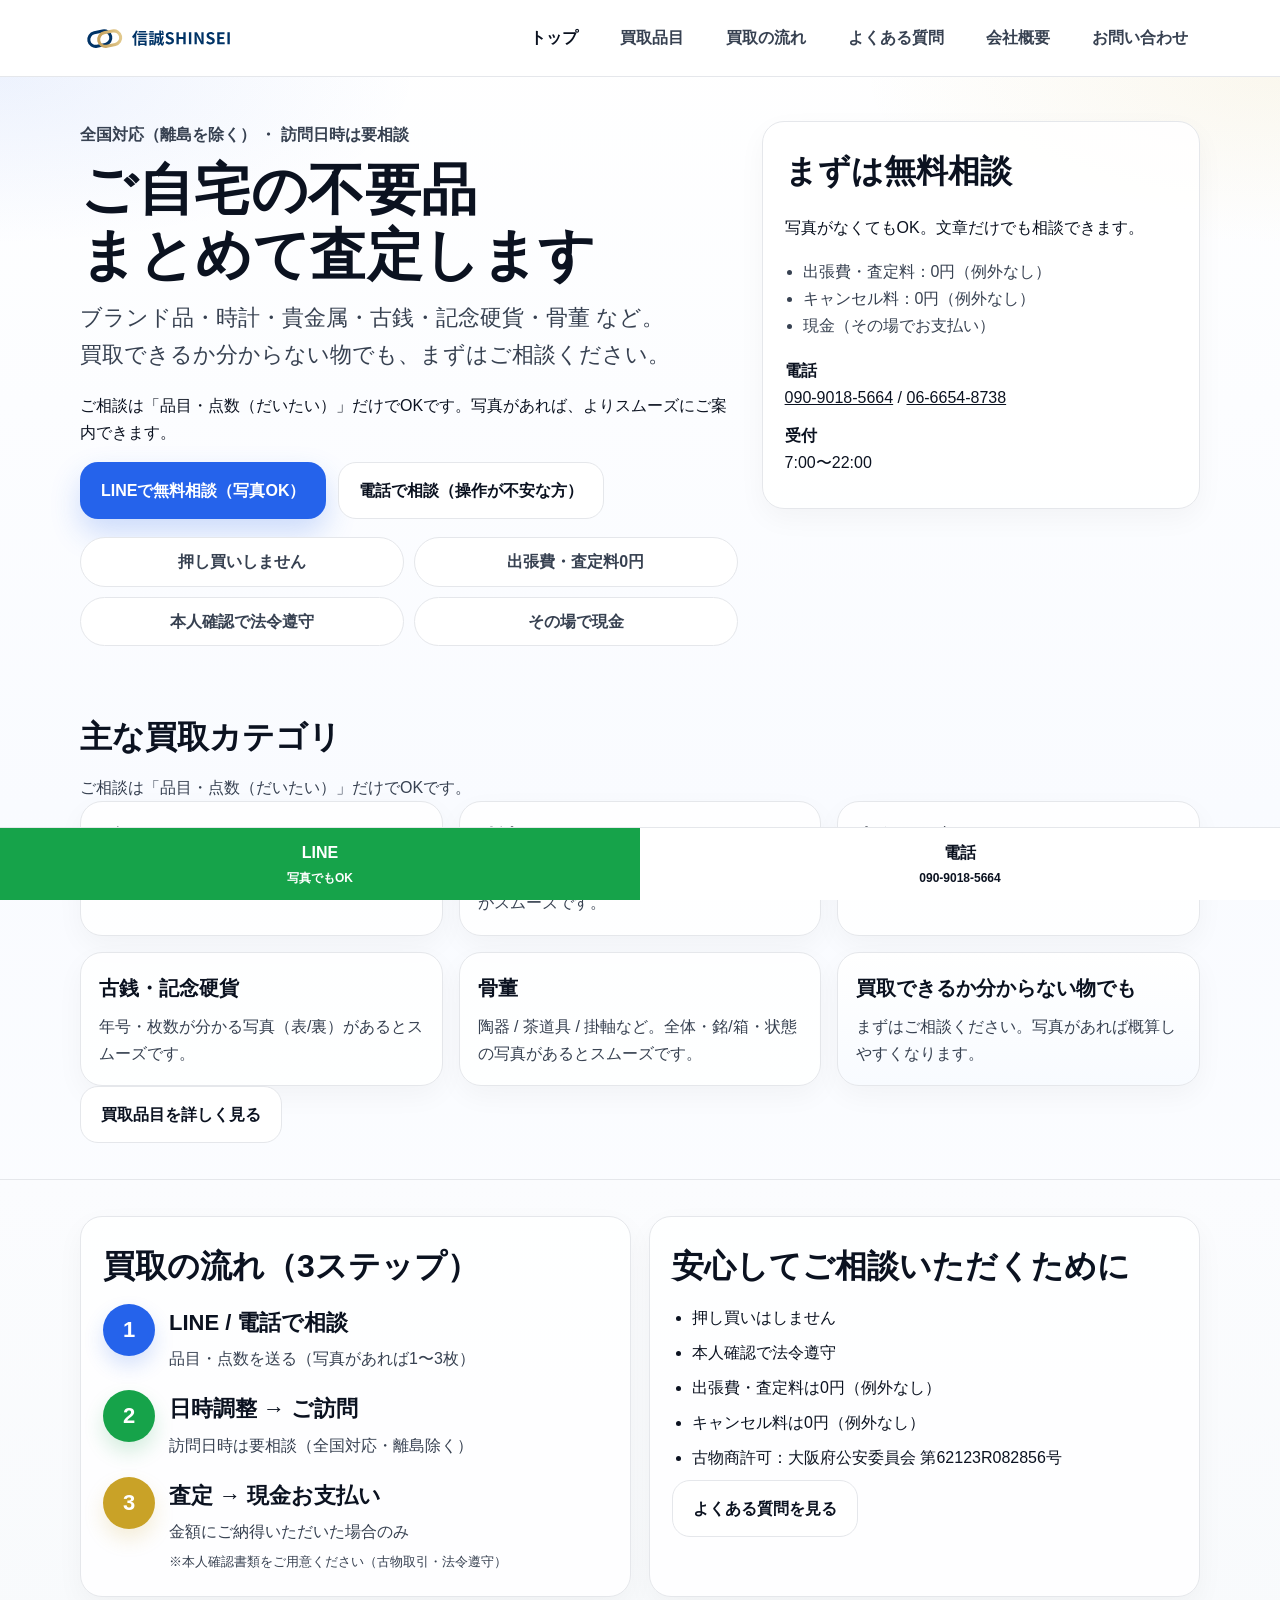
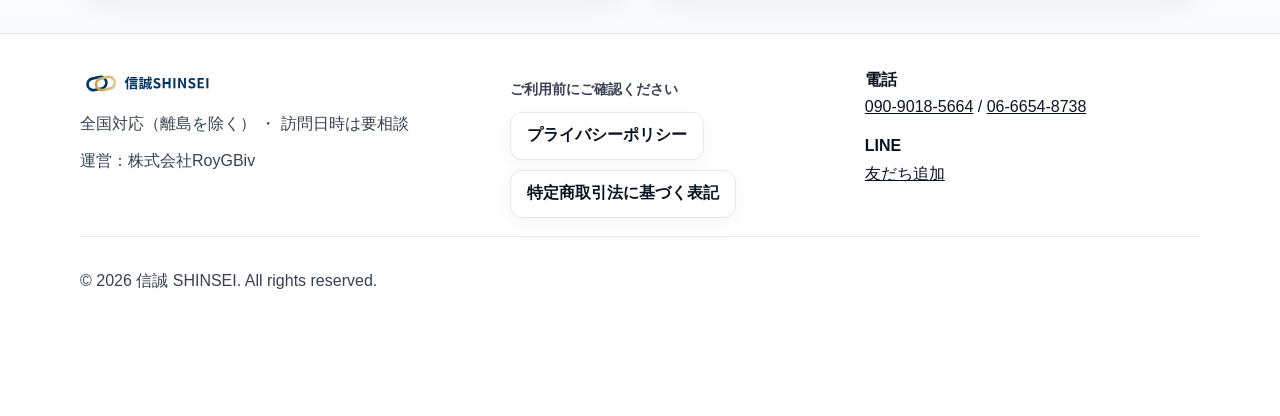
==== commit c3be429b: "Add files via upload" ====
--- a/index.html
+++ b/index.html
@@ -61,22 +61,23 @@
 
   <main id="main">
 
-<section class="hero">
+<section class="hero hero-v24">
   <div class="container hero-inner">
     <div class="hero-copy">
       <p class="hero-kicker">全国対応（離島を除く） ・ 訪問日時は要相談</p>
       <h1>ご自宅の不要品<br>まとめて査定します</h1>
       <p class="hero-lead">ブランド品・時計・貴金属・古銭・記念硬貨・骨董 など。<br>買取できるか分からない物でも、まずはご相談ください。</p>
+      <p class="hero-note">ご相談は「品目・点数（だいたい）」だけでOKです。写真があれば、よりスムーズにご案内できます。</p>
 
       <div class="hero-actions">
         <a href="https://lin.ee/e8Pu3CO" target="_blank" rel="noopener noreferrer" class="btn btn-primary">LINEで無料相談（写真OK）</a>
         <a href="tel:09090185664" class="btn btn-outline">電話で相談（操作が不安な方）</a>
       </div>
 
-      <div class="trust-grid">
+      <div class="trust-grid trust-grid-v24">
         <div class="trust-pill">押し買いしません</div>
+        <div class="trust-pill">出張費・査定料0円</div>
         <div class="trust-pill">本人確認で法令遵守</div>
-        <div class="trust-pill">出張費・査定料0円</div>
         <div class="trust-pill">その場で現金</div>
       </div>
     </div>
